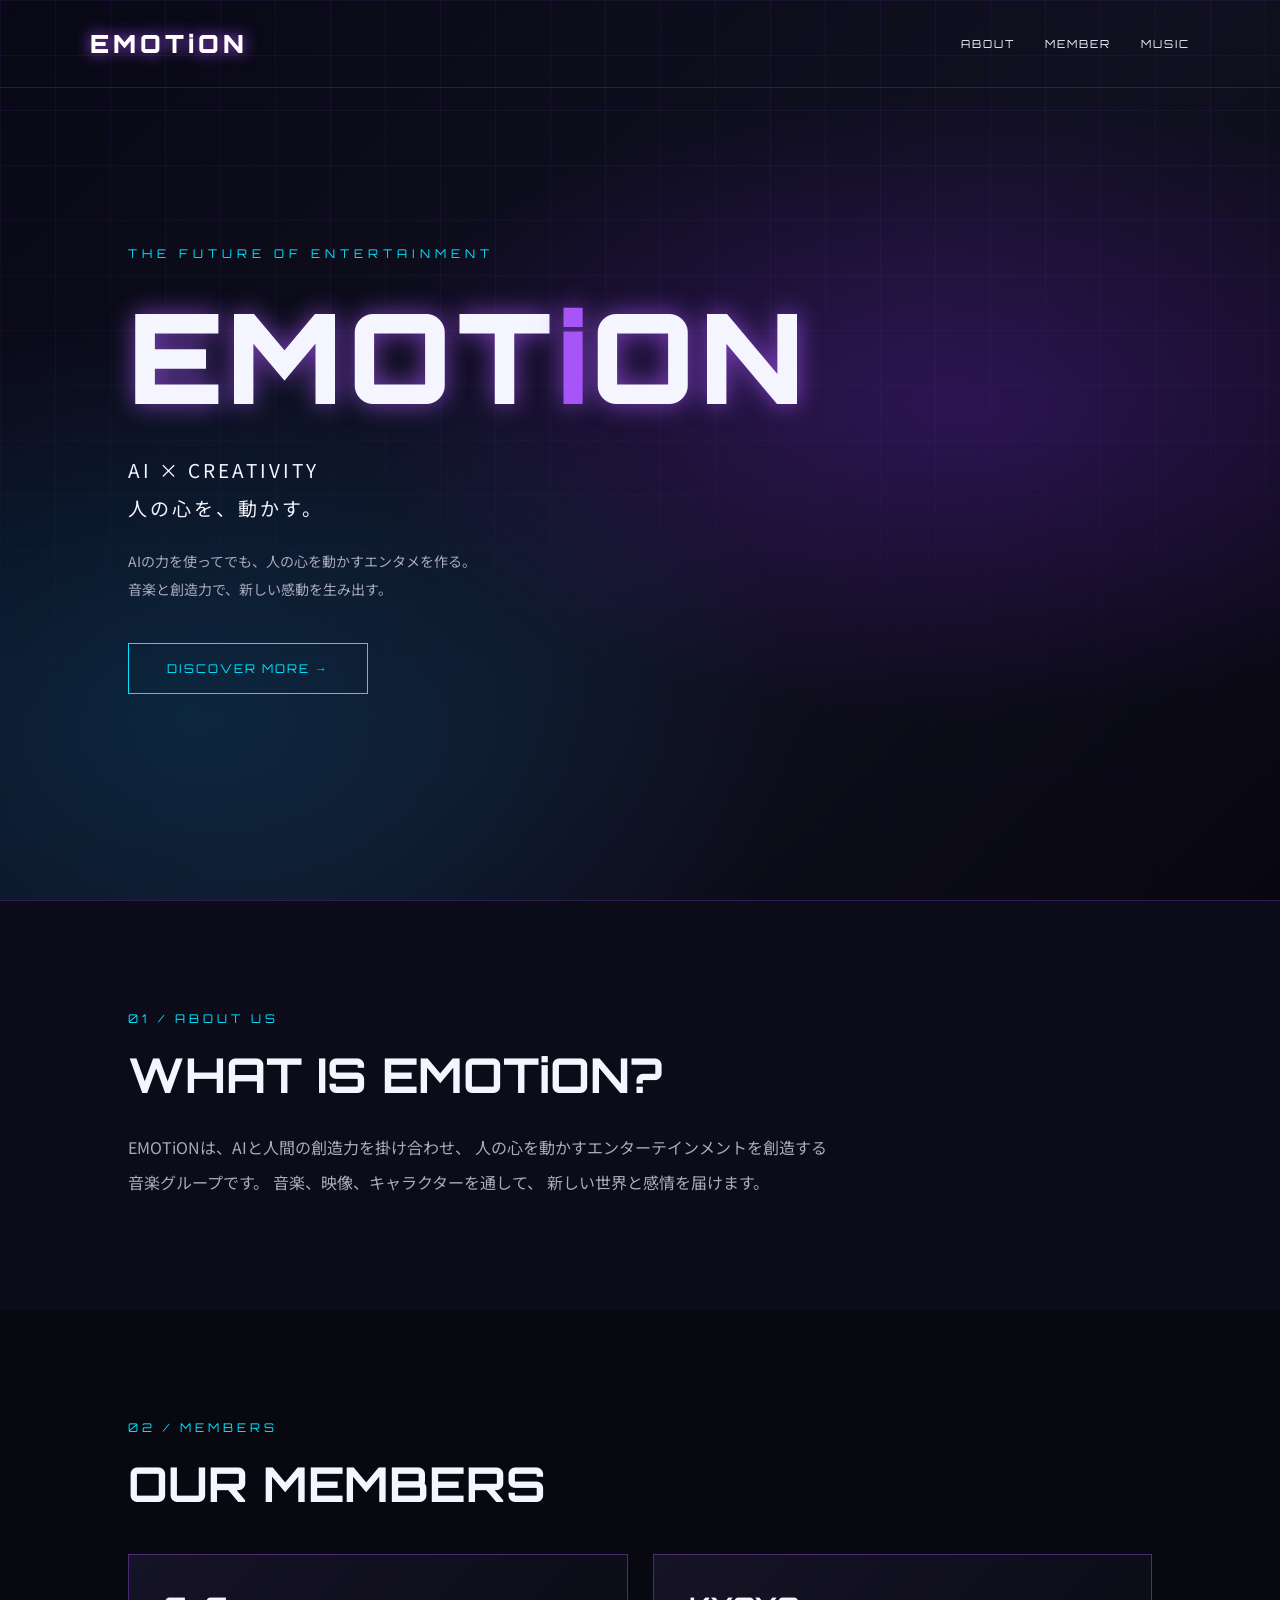
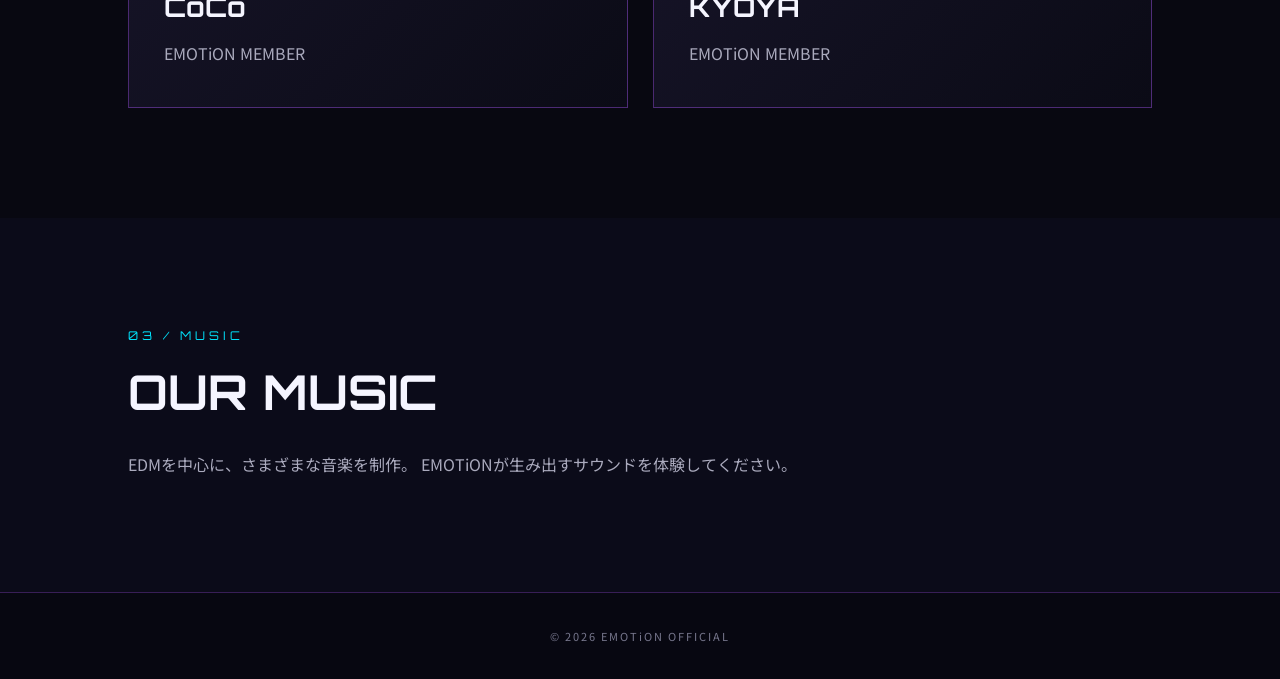
==== index.html @ 67ffc193 "テストコミット" ====
<!DOCTYPE html>
<html lang="ja">
<head>
  <meta charset="UTF-8">
  <meta name="viewport" content="width=device-width, initial-scale=1.0">
  <title>EMOTiON OFFICIAL</title>
  <meta name="description" content="AIの力を使ってでも、人の心を動かすエンタメを作る。EMOTiON OFFICIAL SITE">
  <link rel="stylesheet" href="style.css">
</head>
<body>

  <header>
    <a href="#" class="logo">EMOTiON</a>

    <nav>
      <a href="#about">ABOUT</a>
      <a href="#members">MEMBER</a>
      <a href="#music">MUSIC</a>
    </nav>
  </header>

  <main>

    <section class="hero">
      <div class="hero-content">
        <div class="eyebrow">THE FUTURE OF ENTERTAINMENT</div>

        <h1>EMOT<span>i</span>ON</h1>

        <p class="tagline">
          AI × CREATIVITY<br>
          人の心を、動かす。
        </p>

        <p class="description">
          AIの力を使ってでも、人の心を動かすエンタメを作る。<br>
          音楽と創造力で、新しい感動を生み出す。
        </p>

        <a href="#about" class="hero-button">
          DISCOVER MORE →
        </a>
      </div>
    </section>

    <section class="section about" id="about">
      <div class="section-label">01 / ABOUT US</div>
      <h2>WHAT IS EMOTiON?</h2>
      <p>
        EMOTiONは、AIと人間の創造力を掛け合わせ、
        人の心を動かすエンターテインメントを創造する音楽グループです。
        音楽、映像、キャラクターを通して、
        新しい世界と感情を届けます。
      </p>
    </section>

    <section class="section members" id="members">
      <div class="section-label">02 / MEMBERS</div>
      <h2>OUR MEMBERS</h2>

      <div class="member-grid">
        <div class="member-card">
          <h3>CoCo</h3>
          <p>EMOTiON MEMBER</p>
        </div>

        <div class="member-card">
          <h3>KYOYA</h3>
          <p>EMOTiON MEMBER</p>
        </div>
      </div>
    </section>

    <section class="section music" id="music">
      <div class="section-label">03 / MUSIC</div>
      <h2>OUR MUSIC</h2>
      <p>
        EDMを中心に、さまざまな音楽を制作。
        EMOTiONが生み出すサウンドを体験してください。
      </p>
    </section>

  </main>

  <footer>
    © 2026 EMOTiON OFFICIAL
  </footer>

</body>
</html>
---- style.css ----
@import url('https://fonts.googleapis.com/css2?family=Orbitron:wght@400;500;600;700;800;900&family=Noto+Sans+JP:wght@400;500;700;900&display=swap');

:root {
  --bg: #070711;
  --purple: #a855f7;
  --cyan: #00e5ff;
  --white: #f5f5ff;
}

* {
  margin: 0;
  padding: 0;
  box-sizing: border-box;
}

html {
  scroll-behavior: smooth;
}

body {
  background: var(--bg);
  color: var(--white);
  font-family: 'Noto Sans JP', sans-serif;
}

a {
  color: inherit;
  text-decoration: none;
}

header {
  position: absolute;
  top: 0;
  left: 0;
  width: 100%;
  padding: 28px 7%;
  display: flex;
  justify-content: space-between;
  align-items: center;
  z-index: 10;
  border-bottom: 1px solid rgba(255,255,255,.1);
}

.logo {
  font-family: 'Orbitron', sans-serif;
  font-size: 25px;
  font-weight: 900;
  letter-spacing: 4px;
  color: white;
  text-shadow: 0 0 15px var(--purple);
}

nav {
  display: flex;
  gap: 30px;
  font-family: 'Orbitron', sans-serif;
  font-size: 11px;
  letter-spacing: 2px;
}

nav a {
  transition: .3s;
}

nav a:hover {
  color: var(--cyan);
}

.hero {
  min-height: 100vh;
  display: flex;
  align-items: center;
  padding: 140px 10% 100px;
  position: relative;
  overflow: hidden;
  background:
    radial-gradient(ellipse at 75% 45%, rgba(100, 30, 180, .35), transparent 45%),
    radial-gradient(ellipse at 15% 80%, rgba(0, 180, 255, .15), transparent 40%),
    linear-gradient(135deg, #080816, #101020 55%, #080711);
}

.hero::before {
  content: "";
  position: absolute;
  inset: 0;
  background-image:
    linear-gradient(rgba(150,100,255,.08) 1px, transparent 1px),
    linear-gradient(90deg, rgba(150,100,255,.08) 1px, transparent 1px);
  background-size: 55px 55px;
  mask-image: linear-gradient(to bottom, black, transparent);
}

.hero-content {
  position: relative;
  z-index: 1;
  max-width: 850px;
}

.eyebrow {
  color: var(--cyan);
  font-family: 'Orbitron', sans-serif;
  letter-spacing: 5px;
  font-size: 12px;
  margin-bottom: 30px;
}

.hero h1 {
  font-family: 'Orbitron', sans-serif;
  font-size: clamp(55px, 11vw, 125px);
  font-weight: 900;
  letter-spacing: 5px;
  line-height: 1.05;
  text-shadow: 0 0 25px rgba(168,85,247,.7);
}

.hero h1 span {
  color: var(--purple);
}

.tagline {
  font-size: clamp(14px, 2vw, 19px);
  letter-spacing: 3px;
  margin-top: 28px;
  line-height: 2;
}

.description {
  color: #aaaabd;
  margin-top: 20px;
  line-height: 2;
  font-size: 14px;
}

.hero-button {
  display: inline-block;
  margin-top: 40px;
  padding: 17px 38px;
  border: 1px solid var(--cyan);
  color: var(--cyan);
  font-family: 'Orbitron', sans-serif;
  letter-spacing: 2px;
  font-size: 12px;
  transition: .3s;
}

.hero-button:hover {
  background: var(--cyan);
  color: #070711;
  box-shadow: 0 0 30px var(--cyan);
}

.section {
  padding: 110px 10%;
}

.section-label {
  font-family: 'Orbitron', sans-serif;
  color: var(--cyan);
  font-size: 12px;
  letter-spacing: 4px;
}

.section h2 {
  font-family: 'Orbitron', sans-serif;
  font-size: clamp(30px, 5vw, 48px);
  margin: 18px 0 25px;
}

.section p {
  color: #aaaabd;
  line-height: 2.2;
  max-width: 700px;
}

.about {
  background: #0b0b19;
  border-top: 1px solid rgba(168,85,247,.25);
}

.members {
  background: #080811;
}

.member-grid {
  display: grid;
  grid-template-columns: repeat(2, 1fr);
  gap: 25px;
  margin-top: 40px;
}

.member-card {
  border: 1px solid rgba(168,85,247,.4);
  padding: 35px;
  background: linear-gradient(135deg, #151326, #0b0b16);
  transition: .3s;
}

.member-card:hover {
  border-color: var(--cyan);
  transform: translateY(-5px);
  box-shadow: 0 0 25px rgba(0,229,255,.12);
}

.member-card h3 {
  font-family: 'Orbitron', sans-serif;
  font-size: 27px;
  margin-bottom: 12px;
}

.music {
  background: #0b0b19;
}

footer {
  padding: 35px 10%;
  text-align: center;
  border-top: 1px solid rgba(168,85,247,.3);
  color: #77778d;
  font-size: 11px;
  letter-spacing: 2px;
}

@media (max-width: 700px) {
  header {
    padding: 22px 5%;
    flex-direction: column;
    gap: 18px;
  }

  nav {
    gap: 15px;
    font-size: 9px;
  }

  .hero {
    padding-left: 7%;
    padding-right: 7%;
  }

  .member-grid {
    grid-template-columns: 1fr;
  }

  .section {
    padding: 80px 7%;
  }
}
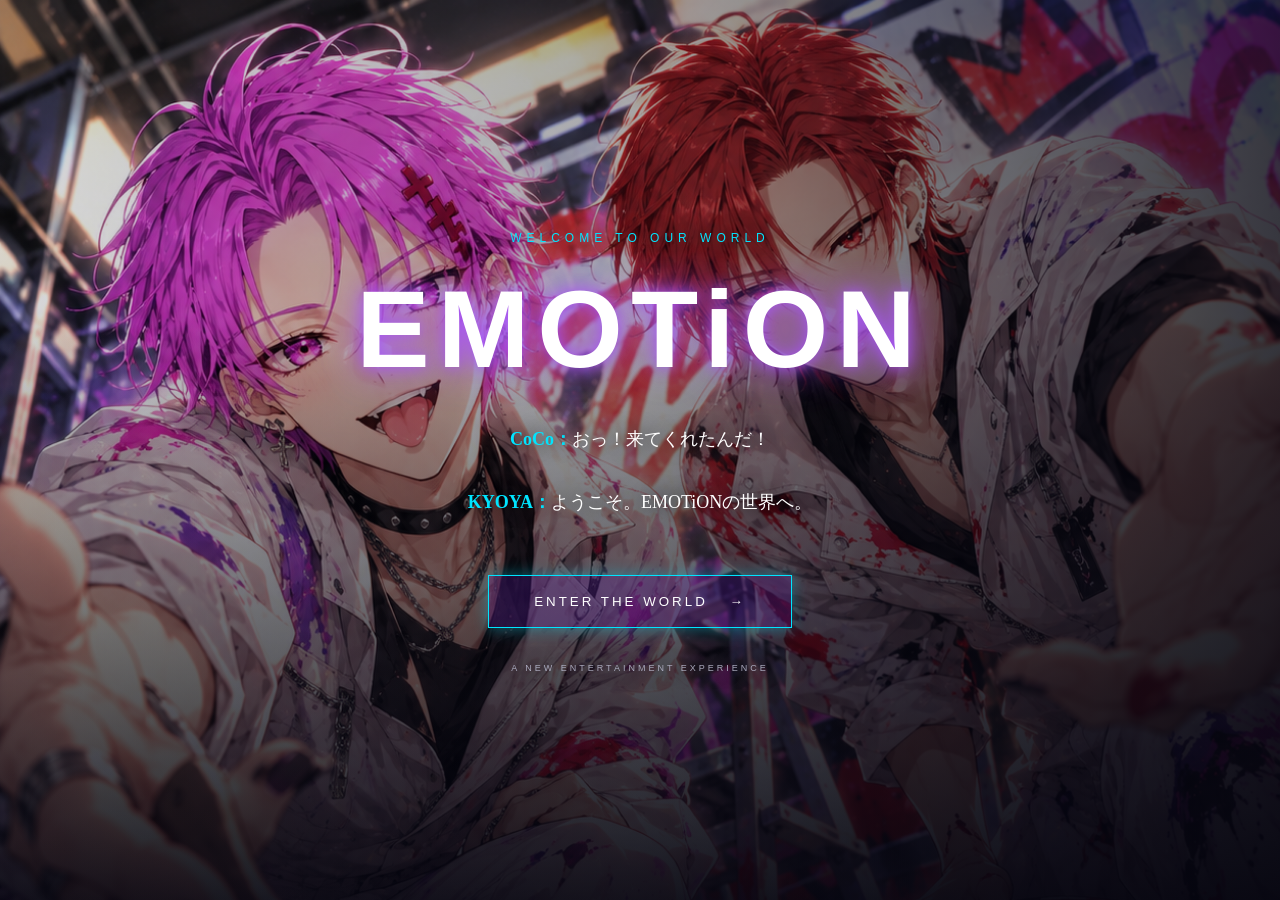
==== commit ba0ef693: "ウェルカム画面完成" ====
--- a/index.html
+++ b/index.html
@@ -9,6 +9,37 @@
   <link rel="stylesheet" href="style.css">
 </head>
 <body>
+
+<div class="welcome-screen" id="welcomeScreen">
+
+  <img
+    src="images/welcome.png"
+    alt="EMOTiON CoCo and KYOYA"
+    class="welcome-image"
+  >
+
+  <div class="welcome-overlay"></div>
+
+  <div class="welcome-content">
+
+    <p class="welcome-label">WELCOME TO OUR WORLD</p>
+
+    <h1>EMOTiON</h1>
+
+    <div class="welcome-dialogue">
+      <p><span>CoCo：</span>おっ！来てくれたんだ！</p>
+      <p><span>KYOYA：</span>ようこそ。EMOTiONの世界へ。</p>
+    </div>
+
+    <button id="enterButton" class="enter-button">
+      ENTER THE WORLD
+      <span>→</span>
+    </button>
+
+    <p class="welcome-footer">A NEW ENTERTAINMENT EXPERIENCE</p>
+
+  </div>
+</div>
 
   <header>
     <a href="#" class="logo">EMOTiON</a>
@@ -87,5 +118,14 @@
     © 2026 EMOTiON OFFICIAL
   </footer>
 
+<script>
+  const enterButton = document.getElementById("enterButton");
+  const welcomeScreen = document.getElementById("welcomeScreen");
+
+  enterButton.addEventListener("click", () => {
+    welcomeScreen.classList.add("hide");
+  });
+</script>
+
 </body>
 </html>
--- a/style.css
+++ b/style.css
@@ -1,248 +1,172 @@
 
-@import url('https://fonts.googleapis.com/css2?family=Orbitron:wght@400;500;600;700;800;900&family=Noto+Sans+JP:wght@400;500;700;900&display=swap');
+/* WELCOME SCREEN */
 
-:root {
-  --bg: #070711;
-  --purple: #a855f7;
-  --cyan: #00e5ff;
-  --white: #f5f5ff;
+.welcome-screen {
+  position: fixed;
+  inset: 0;
+  z-index: 1000;
+  display: flex;
+  align-items: center;
+  justify-content: center;
+  overflow: hidden;
+  background: #05050c;
+  animation: welcomeFade 1s ease;
 }
 
-* {
-  margin: 0;
-  padding: 0;
-  box-sizing: border-box;
+.welcome-image {
+  position: absolute;
+  width: 100%;
+  height: 100%;
+  object-fit: cover;
+  object-position: center top;
+  animation: none;
 }
 
-html {
-  scroll-behavior: smooth;
+
+.welcome-overlay {
+  position: absolute;
+  inset: 0;
+  background:
+    linear-gradient(
+      90deg,
+      rgba(5,5,15,.15),
+      rgba(5,5,15,.35),
+      rgba(5,5,15,.8)
+    ),
+    linear-gradient(
+      0deg,
+      rgba(5,5,15,.9),
+      transparent 65%
+    );
 }
 
-body {
-  background: var(--bg);
-  color: var(--white);
-  font-family: 'Noto Sans JP', sans-serif;
+.welcome-content {
+  position: relative;
+  z-index: 2;
+  width: 100%;
+  padding: 40px;
+  text-align: center;
+  text-shadow: 0 0 20px #000;
+  animation: contentAppear 1.5s ease both;
 }
 
-a {
-  color: inherit;
-  text-decoration: none;
+.welcome-label {
+  font-family: 'Orbitron', sans-serif;
+  color: #00e5ff;
+  letter-spacing: 5px;
+  font-size: 12px;
 }
 
-header {
-  position: absolute;
-  top: 0;
-  left: 0;
-  width: 100%;
-  padding: 28px 7%;
-  display: flex;
-  justify-content: space-between;
-  align-items: center;
-  z-index: 10;
-  border-bottom: 1px solid rgba(255,255,255,.1);
+.welcome-content h1 {
+  font-family: 'Orbitron', sans-serif;
+  font-size: clamp(55px, 10vw, 110px);
+  letter-spacing: 8px;
+  margin: 20px 0;
+  color: white;
+  text-shadow:
+    0 0 15px #a855f7,
+    0 0 40px #a855f7;
 }
 
-.logo {
-  font-family: 'Orbitron', sans-serif;
-  font-size: 25px;
-  font-weight: 900;
-  letter-spacing: 4px;
+.welcome-dialogue {
+  margin: 25px auto;
   color: white;
-  text-shadow: 0 0 15px var(--purple);
+  line-height: 2.5;
+  font-size: clamp(13px, 2vw, 18px);
 }
 
-nav {
-  display: flex;
-  gap: 30px;
-  font-family: 'Orbitron', sans-serif;
-  font-size: 11px;
-  letter-spacing: 2px;
+.welcome-dialogue span {
+  color: #00e5ff;
+  font-weight: bold;
 }
 
-nav a {
+.enter-button {
+  margin-top: 25px;
+  padding: 18px 45px;
+  color: white;
+  background: rgba(100,30,180,.25);
+  border: 1px solid #00e5ff;
+  font-family: 'Orbitron', sans-serif;
+  letter-spacing: 3px;
+  cursor: pointer;
   transition: .3s;
+  box-shadow: 0 0 15px rgba(0,229,255,.4);
 }
 
-nav a:hover {
-  color: var(--cyan);
+.enter-button:hover {
+  background: #00e5ff;
+  color: #070711;
+  box-shadow: 0 0 35px #00e5ff;
 }
 
-.hero {
-  min-height: 100vh;
-  display: flex;
-  align-items: center;
-  padding: 140px 10% 100px;
-  position: relative;
-  overflow: hidden;
-  background:
-    radial-gradient(ellipse at 75% 45%, rgba(100, 30, 180, .35), transparent 45%),
-    radial-gradient(ellipse at 15% 80%, rgba(0, 180, 255, .15), transparent 40%),
-    linear-gradient(135deg, #080816, #101020 55%, #080711);
+.enter-button span {
+  margin-left: 15px;
 }
 
-.hero::before {
-  content: "";
-  position: absolute;
-  inset: 0;
-  background-image:
-    linear-gradient(rgba(150,100,255,.08) 1px, transparent 1px),
-    linear-gradient(90deg, rgba(150,100,255,.08) 1px, transparent 1px);
-  background-size: 55px 55px;
-  mask-image: linear-gradient(to bottom, black, transparent);
+.welcome-footer {
+  margin-top: 35px;
+  font-family: 'Orbitron', sans-serif;
+  color: #aaaabd;
+  font-size: 9px;
+  letter-spacing: 3px;
 }
 
-.hero-content {
-  position: relative;
-  z-index: 1;
-  max-width: 850px;
+.welcome-screen.hide {
+  animation: screenExit .8s forwards;
+  pointer-events: none;
 }
 
-.eyebrow {
-  color: var(--cyan);
-  font-family: 'Orbitron', sans-serif;
-  letter-spacing: 5px;
-  font-size: 12px;
-  margin-bottom: 30px;
+@keyframes imageZoom {
+  from { transform: scale(1); }
+  to { transform: scale(1.12); }
 }
 
-.hero h1 {
-  font-family: 'Orbitron', sans-serif;
-  font-size: clamp(55px, 11vw, 125px);
-  font-weight: 900;
-  letter-spacing: 5px;
-  line-height: 1.05;
-  text-shadow: 0 0 25px rgba(168,85,247,.7);
+@keyframes contentAppear {
+  from {
+    opacity: 0;
+    transform: translateY(25px);
+  }
+  to {
+    opacity: 1;
+    transform: translateY(0);
+  }
 }
 
-.hero h1 span {
-  color: var(--purple);
+@keyframes welcomeFade {
+  from { opacity: 0; }
+  to { opacity: 1; }
 }
 
-.tagline {
-  font-size: clamp(14px, 2vw, 19px);
-  letter-spacing: 3px;
-  margin-top: 28px;
-  line-height: 2;
-}
-
-.description {
-  color: #aaaabd;
-  margin-top: 20px;
-  line-height: 2;
-  font-size: 14px;
-}
-
-.hero-button {
-  display: inline-block;
-  margin-top: 40px;
-  padding: 17px 38px;
-  border: 1px solid var(--cyan);
-  color: var(--cyan);
-  font-family: 'Orbitron', sans-serif;
-  letter-spacing: 2px;
-  font-size: 12px;
-  transition: .3s;
-}
-
-.hero-button:hover {
-  background: var(--cyan);
-  color: #070711;
-  box-shadow: 0 0 30px var(--cyan);
-}
-
-.section {
-  padding: 110px 10%;
-}
-
-.section-label {
-  font-family: 'Orbitron', sans-serif;
-  color: var(--cyan);
-  font-size: 12px;
-  letter-spacing: 4px;
-}
-
-.section h2 {
-  font-family: 'Orbitron', sans-serif;
-  font-size: clamp(30px, 5vw, 48px);
-  margin: 18px 0 25px;
-}
-
-.section p {
-  color: #aaaabd;
-  line-height: 2.2;
-  max-width: 700px;
-}
-
-.about {
-  background: #0b0b19;
-  border-top: 1px solid rgba(168,85,247,.25);
-}
-
-.members {
-  background: #080811;
-}
-
-.member-grid {
-  display: grid;
-  grid-template-columns: repeat(2, 1fr);
-  gap: 25px;
-  margin-top: 40px;
-}
-
-.member-card {
-  border: 1px solid rgba(168,85,247,.4);
-  padding: 35px;
-  background: linear-gradient(135deg, #151326, #0b0b16);
-  transition: .3s;
-}
-
-.member-card:hover {
-  border-color: var(--cyan);
-  transform: translateY(-5px);
-  box-shadow: 0 0 25px rgba(0,229,255,.12);
-}
-
-.member-card h3 {
-  font-family: 'Orbitron', sans-serif;
-  font-size: 27px;
-  margin-bottom: 12px;
-}
-
-.music {
-  background: #0b0b19;
-}
-
-footer {
-  padding: 35px 10%;
-  text-align: center;
-  border-top: 1px solid rgba(168,85,247,.3);
-  color: #77778d;
-  font-size: 11px;
-  letter-spacing: 2px;
+@keyframes screenExit {
+  to {
+    opacity: 0;
+    visibility: hidden;
+  }
 }
 
 @media (max-width: 700px) {
-  header {
-    padding: 22px 5%;
-    flex-direction: column;
-    gap: 18px;
+ .welcome-image {
+  position: absolute;
+  width: 100%;
+  height: 100%;
+  object-fit: contain;
+  object-position: center center;
+  animation: imageZoom 12s ease-out forwards;
+}
+
+  .welcome-content {
+    padding: 20px;
   }
 
-  nav {
-    gap: 15px;
-    font-size: 9px;
-  }
-
-  .hero {
-    padding-left: 7%;
-    padding-right: 7%;
-  }
-
-  .member-grid {
-    grid-template-columns: 1fr;
-  }
-
-  .section {
-    padding: 80px 7%;
+  .welcome-dialogue {
+    text-shadow: 0 2px 8px #000;
   }
 }
+
+@media (prefers-reduced-motion: reduce) {
+  .welcome-image,
+  .welcome-content,
+  .welcome-screen {
+    animation: none;
+  }
+}
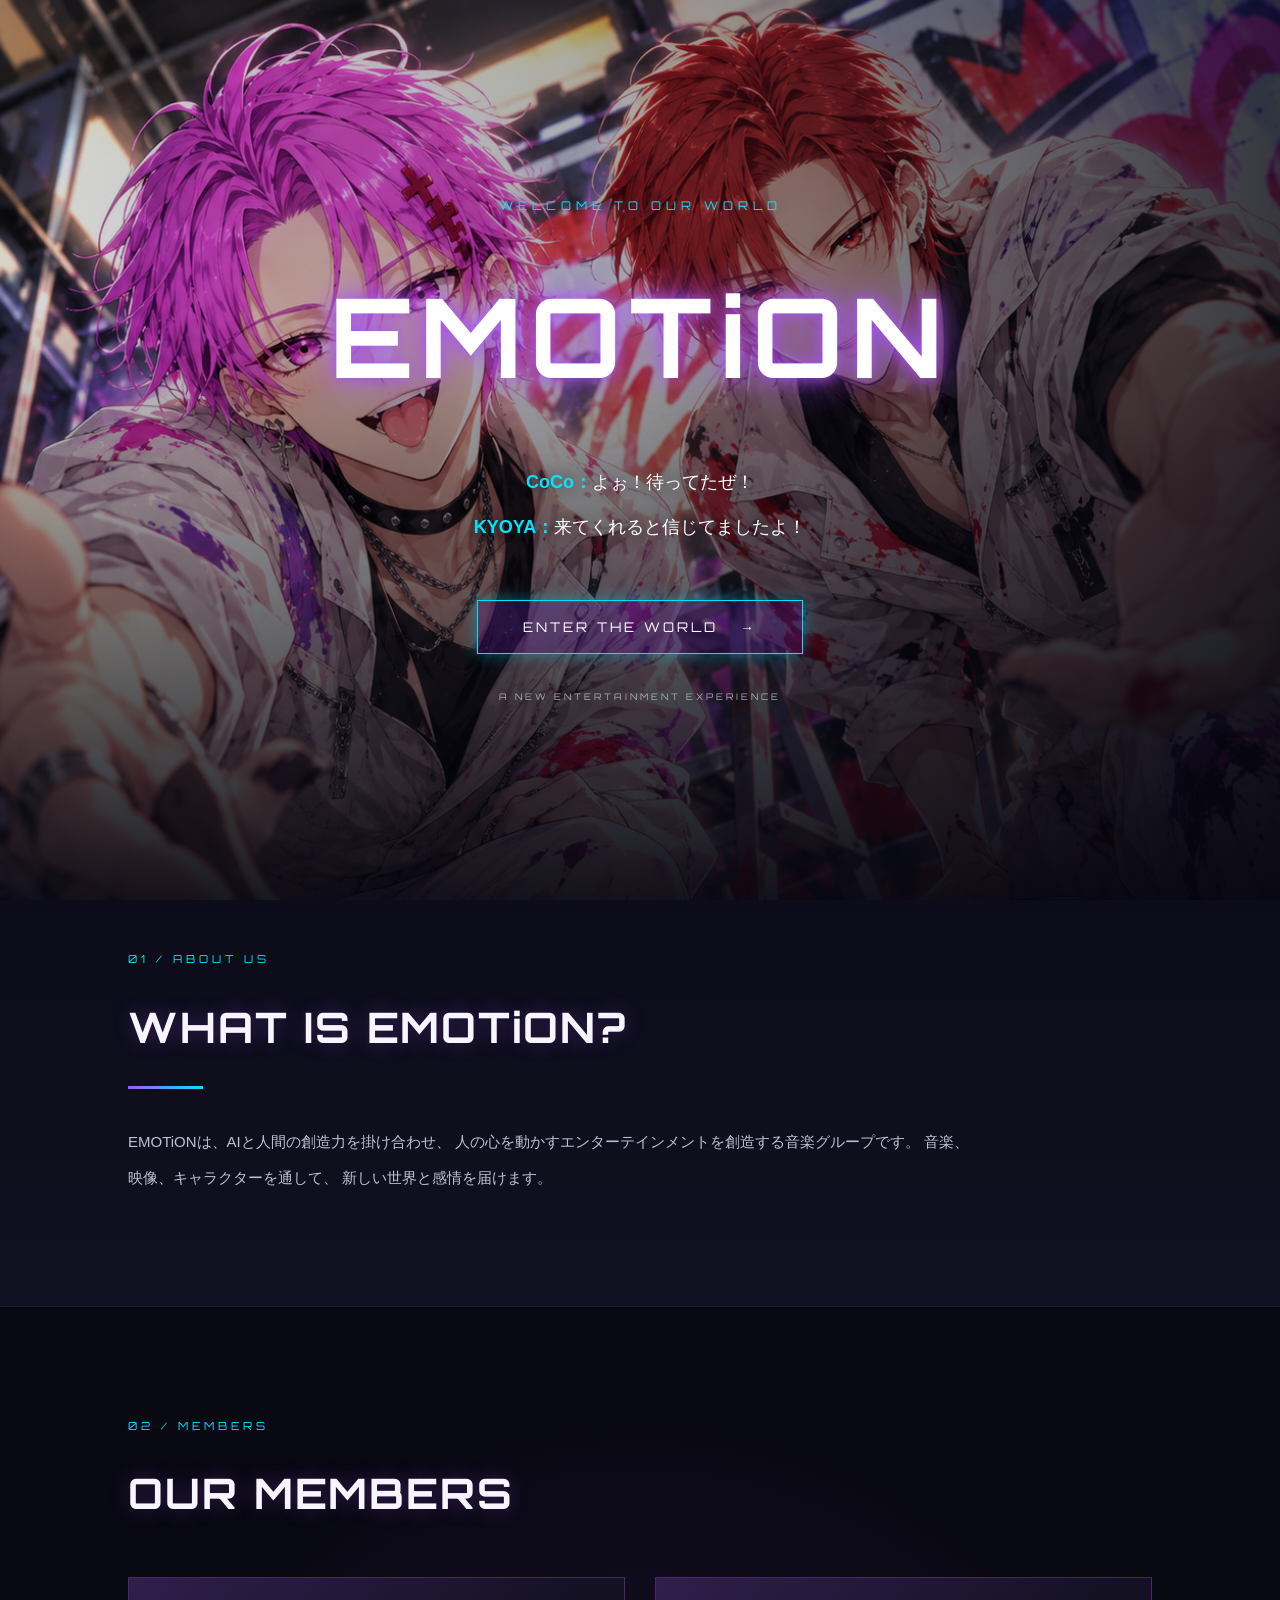
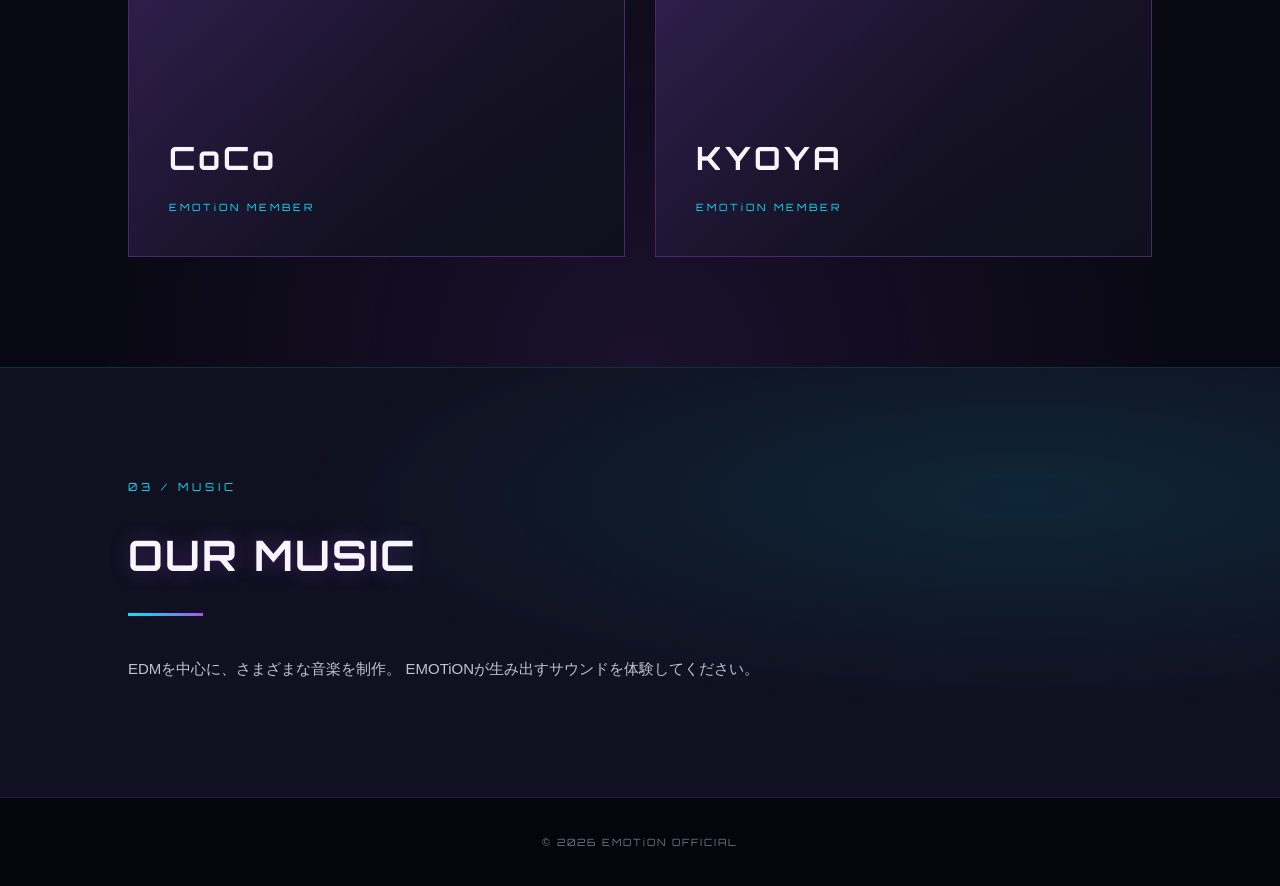
==== commit 9ee5135e: "側だけ作成" ====
--- a/index.html
+++ b/index.html
@@ -6,6 +6,7 @@
   <meta name="viewport" content="width=device-width, initial-scale=1.0">
   <title>EMOTiON OFFICIAL</title>
   <meta name="description" content="AIの力を使ってでも、人の心を動かすエンタメを作る。EMOTiON OFFICIAL SITE">
+  <link rel="icon" type="image/png" href="images/favicon.png">
   <link rel="stylesheet" href="style.css">
 </head>
 <body>
@@ -27,8 +28,8 @@
     <h1>EMOTiON</h1>
 
     <div class="welcome-dialogue">
-      <p><span>CoCo：</span>おっ！来てくれたんだ！</p>
-      <p><span>KYOYA：</span>ようこそ。EMOTiONの世界へ。</p>
+      <p><span>CoCo：</span>よぉ！待ってたぜ！</p>
+      <p><span>KYOYA：</span>来てくれると信じてましたよ！</p>
     </div>
 
     <button id="enterButton" class="enter-button">
@@ -41,15 +42,21 @@
   </div>
 </div>
 
-  <header>
-    <a href="#" class="logo">EMOTiON</a>
+ 
+<header>
+  <a href="index.html" class="logo">EMOTiON</a>
 
-    <nav>
-      <a href="#about">ABOUT</a>
-      <a href="#members">MEMBER</a>
-      <a href="#music">MUSIC</a>
-    </nav>
-  </header>
+  <nav>
+    <a href="index.html">HOME</a>
+    <a href="about.html">ABOUT</a>
+    <a href="members.html">MEMBERS</a>
+    <a href="music.html">MUSIC</a>
+    <a href="contents.html">CONTENTS</a>
+    <a href="shop.html">SHOP</a>
+    <a href="contact.html">CONTACT</a>
+  </nav>
+</header>
+
 
   <main>
 
@@ -60,7 +67,7 @@
         <h1>EMOT<span>i</span>ON</h1>
 
         <p class="tagline">
-          AI × CREATIVITY<br>
+          AI × 人間の想い<br>
           人の心を、動かす。
         </p>
 
--- a/style.css
+++ b/style.css
@@ -1,5 +1,47 @@
 
-/* WELCOME SCREEN */
+/* =================================
+   EMOTiON OFFICIAL WEBSITE
+   CYBERPUNK / FUTURISTIC DESIGN
+================================= */
+
+@import url('https://fonts.googleapis.com/css2?family=Orbitron:wght@400;500;600;700;800&display=swap');
+
+:root {
+  --bg: #070711;
+  --bg-light: #101020;
+  --purple: #a855f7;
+  --cyan: #00e5ff;
+  --white: #f7f5ff;
+  --muted: #a7a5bc;
+}
+
+* {
+  margin: 0;
+  padding: 0;
+  box-sizing: border-box;
+}
+
+html {
+  scroll-behavior: smooth;
+}
+
+body {
+  background: var(--bg);
+  color: var(--white);
+  font-family: "Noto Sans JP", "Hiragino Kaku Gothic ProN", sans-serif;
+  line-height: 1.8;
+  overflow-x: hidden;
+}
+
+a {
+  color: inherit;
+  text-decoration: none;
+}
+
+/* =================================
+   WELCOME SCREEN
+   現在のデザインを維持
+================================= */
 
 .welcome-screen {
   position: fixed;
@@ -19,9 +61,7 @@
   height: 100%;
   object-fit: cover;
   object-position: center top;
-  animation: none;
-}
-
+}
 
 .welcome-overlay {
   position: absolute;
@@ -52,7 +92,7 @@
 
 .welcome-label {
   font-family: 'Orbitron', sans-serif;
-  color: #00e5ff;
+  color: var(--cyan);
   letter-spacing: 5px;
   font-size: 12px;
 }
@@ -63,9 +103,7 @@
   letter-spacing: 8px;
   margin: 20px 0;
   color: white;
-  text-shadow:
-    0 0 15px #a855f7,
-    0 0 40px #a855f7;
+  text-shadow: 0 0 15px var(--purple), 0 0 40px var(--purple);
 }
 
 .welcome-dialogue {
@@ -76,7 +114,7 @@
 }
 
 .welcome-dialogue span {
-  color: #00e5ff;
+  color: var(--cyan);
   font-weight: bold;
 }
 
@@ -85,7 +123,7 @@
   padding: 18px 45px;
   color: white;
   background: rgba(100,30,180,.25);
-  border: 1px solid #00e5ff;
+  border: 1px solid var(--cyan);
   font-family: 'Orbitron', sans-serif;
   letter-spacing: 3px;
   cursor: pointer;
@@ -94,9 +132,9 @@
 }
 
 .enter-button:hover {
-  background: #00e5ff;
+  background: var(--cyan);
   color: #070711;
-  box-shadow: 0 0 35px #00e5ff;
+  box-shadow: 0 0 35px var(--cyan);
 }
 
 .enter-button span {
@@ -116,10 +154,291 @@
   pointer-events: none;
 }
 
-@keyframes imageZoom {
-  from { transform: scale(1); }
-  to { transform: scale(1.12); }
-}
+/* =================================
+   HEADER
+================================= */
+
+header {
+  position: sticky;
+  top: 0;
+  z-index: 100;
+  min-height: 78px;
+  padding: 0 7%;
+  display: flex;
+  align-items: center;
+  justify-content: space-between;
+  background: rgba(7, 7, 17, .88);
+  border-bottom: 1px solid rgba(168, 85, 247, .25);
+  backdrop-filter: blur(15px);
+}
+
+.logo {
+  font-family: 'Orbitron', sans-serif;
+  font-size: 25px;
+  font-weight: 800;
+  letter-spacing: 3px;
+  color: white;
+  text-shadow: 0 0 15px var(--purple);
+}
+
+nav {
+  display: flex;
+  align-items: center;
+  gap: 35px;
+}
+
+nav a {
+  font-family: 'Orbitron', sans-serif;
+  font-size: 11px;
+  letter-spacing: 2px;
+  color: #c9c5dc;
+  transition: .3s;
+}
+
+nav a:hover {
+  color: var(--cyan);
+  text-shadow: 0 0 12px var(--cyan);
+}
+
+/* =================================
+   MAIN HERO
+================================= */
+
+.hero {
+  min-height: 680px;
+  padding: 120px 8%;
+  display: flex;
+  align-items: center;
+  position: relative;
+  overflow: hidden;
+  background:
+    radial-gradient(ellipse at 80% 40%, rgba(168,85,247,.2), transparent 45%),
+    radial-gradient(ellipse at 15% 80%, rgba(0,229,255,.12), transparent 40%),
+    linear-gradient(135deg, #090916, #111020 55%, #080812);
+}
+
+.hero::before {
+  content: "";
+  position: absolute;
+  inset: 0;
+  background-image:
+    linear-gradient(rgba(255,255,255,.025) 1px, transparent 1px),
+    linear-gradient(90deg, rgba(255,255,255,.025) 1px, transparent 1px);
+  background-size: 50px 50px;
+  mask-image: linear-gradient(to bottom, black, transparent);
+  pointer-events: none;
+}
+
+.hero-content {
+  position: relative;
+  z-index: 2;
+  max-width: 850px;
+}
+
+.eyebrow {
+  font-family: 'Orbitron', sans-serif;
+  font-size: 12px;
+  letter-spacing: 5px;
+  color: var(--cyan);
+  margin-bottom: 25px;
+}
+
+.hero h1 {
+  font-family: 'Orbitron', sans-serif;
+  font-size: clamp(65px, 12vw, 130px);
+  line-height: 1.2;
+  letter-spacing: 5px;
+  font-weight: 800;
+  text-shadow:
+    0 0 20px rgba(168,85,247,.8),
+    0 0 60px rgba(168,85,247,.3);
+}
+
+.hero h1 span {
+  color: var(--cyan);
+}
+
+.tagline {
+  margin-top: 25px;
+  font-size: clamp(22px, 3vw, 32px);
+  font-weight: 700;
+  line-height: 1.8;
+}
+
+.description {
+  margin-top: 25px;
+  color: var(--muted);
+  font-size: 14px;
+  line-height: 2.2;
+}
+
+.hero-button {
+  display: inline-block;
+  margin-top: 40px;
+  padding: 15px 35px;
+  border: 1px solid var(--cyan);
+  color: var(--cyan);
+  font-family: 'Orbitron', sans-serif;
+  font-size: 11px;
+  letter-spacing: 2px;
+  transition: .3s;
+}
+
+.hero-button:hover {
+  background: var(--cyan);
+  color: var(--bg);
+  box-shadow: 0 0 25px rgba(0,229,255,.5);
+}
+
+/* =================================
+   COMMON SECTIONS
+================================= */
+
+.section {
+  position: relative;
+  padding: 110px 10%;
+}
+
+.section-label {
+  font-family: 'Orbitron', sans-serif;
+  color: var(--cyan);
+  font-size: 11px;
+  letter-spacing: 4px;
+  margin-bottom: 20px;
+}
+
+.section h2 {
+  font-family: 'Orbitron', sans-serif;
+  font-size: clamp(27px, 4vw, 42px);
+  letter-spacing: 2px;
+  margin-bottom: 35px;
+  text-shadow: 0 0 20px rgba(168,85,247,.3);
+}
+
+.section > p {
+  max-width: 850px;
+  color: #c3c0d2;
+  font-size: 15px;
+  line-height: 2.4;
+}
+
+/* =================================
+   ABOUT
+================================= */
+
+.about {
+  background: linear-gradient(180deg, #0b0b19, #101020);
+  border-top: 1px solid rgba(168,85,247,.15);
+  border-bottom: 1px solid rgba(168,85,247,.15);
+}
+
+.about h2::after {
+  content: "";
+  display: block;
+  width: 75px;
+  height: 3px;
+  margin-top: 20px;
+  background: linear-gradient(90deg, var(--purple), var(--cyan));
+}
+
+/* =================================
+   MEMBERS
+================================= */
+
+.members {
+  background:
+    radial-gradient(ellipse at 50% 100%, rgba(168,85,247,.12), transparent 60%),
+    #080812;
+}
+
+.member-grid {
+  display: grid;
+  grid-template-columns: repeat(2, minmax(0, 1fr));
+  gap: 30px;
+  margin-top: 45px;
+}
+
+.member-card {
+  min-height: 280px;
+  padding: 40px;
+  display: flex;
+  flex-direction: column;
+  justify-content: flex-end;
+  position: relative;
+  overflow: hidden;
+  background: linear-gradient(145deg, #19132b, #10101d);
+  border: 1px solid rgba(168,85,247,.35);
+  transition: .4s;
+}
+
+.member-card::before {
+  content: "";
+  position: absolute;
+  inset: 0;
+  background: linear-gradient(135deg, rgba(168,85,247,.16), transparent 60%);
+  pointer-events: none;
+}
+
+.member-card:hover {
+  transform: translateY(-8px);
+  border-color: var(--cyan);
+  box-shadow: 0 15px 40px rgba(0,229,255,.12);
+}
+
+.member-card h3 {
+  position: relative;
+  font-family: 'Orbitron', sans-serif;
+  font-size: 32px;
+  letter-spacing: 3px;
+}
+
+.member-card p {
+  position: relative;
+  color: var(--cyan);
+  font-family: 'Orbitron', sans-serif;
+  font-size: 10px;
+  letter-spacing: 3px;
+  margin-top: 10px;
+}
+
+/* =================================
+   MUSIC
+================================= */
+
+.music {
+  background:
+    radial-gradient(ellipse at 80% 30%, rgba(0,229,255,.1), transparent 50%),
+    #101020;
+  border-top: 1px solid rgba(0,229,255,.15);
+}
+
+.music h2::after {
+  content: "";
+  display: block;
+  width: 75px;
+  height: 3px;
+  margin-top: 20px;
+  background: linear-gradient(90deg, var(--cyan), var(--purple));
+}
+
+/* =================================
+   FOOTER
+================================= */
+
+footer {
+  padding: 35px 20px;
+  text-align: center;
+  background: #05050c;
+  border-top: 1px solid rgba(168,85,247,.2);
+  color: #77758c;
+  font-family: 'Orbitron', sans-serif;
+  font-size: 10px;
+  letter-spacing: 2px;
+}
+
+/* =================================
+   ANIMATIONS
+================================= */
 
 @keyframes contentAppear {
   from {
@@ -144,15 +463,56 @@
   }
 }
 
+/* =================================
+   MOBILE
+================================= */
+
 @media (max-width: 700px) {
- .welcome-image {
-  position: absolute;
-  width: 100%;
-  height: 100%;
-  object-fit: contain;
-  object-position: center center;
-  animation: imageZoom 12s ease-out forwards;
-}
+
+  header {
+    min-height: 65px;
+    padding: 0 5%;
+  }
+
+  .logo {
+    font-size: 19px;
+  }
+
+  nav {
+    gap: 13px;
+  }
+
+  nav a {
+    font-size: 9px;
+    letter-spacing: 0;
+  }
+
+  .hero {
+    min-height: 600px;
+    padding: 90px 7%;
+  }
+
+  .description {
+    font-size: 12px;
+  }
+
+  .section {
+    padding: 80px 7%;
+  }
+
+  .member-grid {
+    grid-template-columns: 1fr;
+  }
+
+  .member-card {
+    min-height: 220px;
+    padding: 30px;
+  }
+
+  .welcome-image {
+    object-fit: contain;
+    object-position: center center;
+  }
 
   .welcome-content {
     padding: 20px;
@@ -164,9 +524,359 @@
 }
 
 @media (prefers-reduced-motion: reduce) {
-  .welcome-image,
-  .welcome-content,
-  .welcome-screen {
-    animation: none;
-  }
-}
+  *,
+  *::before,
+  *::after {
+    scroll-behavior: auto !important;
+    animation: none !important;
+    transition: none !important;
+  }
+}
+
+/* =================================
+   MUSIC PAGE
+================================= */
+
+.music-feature-card {
+  display: grid;
+  grid-template-columns: 1fr 1fr;
+  margin-top: 40px;
+  background: #111020;
+  border: 1px solid rgba(168,85,247,.35);
+}
+
+.music-art-placeholder {
+  min-height: 300px;
+  display: flex;
+  align-items: center;
+  justify-content: center;
+  background:
+    radial-gradient(circle, rgba(168,85,247,.4), transparent 60%),
+    linear-gradient(135deg, #21133c, #080812);
+  color: var(--cyan);
+  font-family: 'Orbitron', sans-serif;
+  font-size: 12px;
+  letter-spacing: 3px;
+  text-align: center;
+  padding: 20px;
+}
+
+.music-info {
+  padding: 40px;
+  display: flex;
+  flex-direction: column;
+  justify-content: center;
+}
+
+.music-info h3 {
+  font-family: 'Orbitron', sans-serif;
+  font-size: 25px;
+  margin-bottom: 15px;
+}
+
+.music-info > p:not(.section-label) {
+  color: var(--muted);
+  font-size: 13px;
+}
+
+.coming-soon {
+  display: inline-block;
+  margin-top: 20px;
+  color: var(--cyan);
+  font-family: 'Orbitron', sans-serif;
+  font-size: 10px;
+  letter-spacing: 3px;
+}
+
+.video-placeholder {
+  min-height: 180px;
+  margin-bottom: 25px;
+  display: flex;
+  align-items: center;
+  justify-content: center;
+  background: linear-gradient(135deg, #21133c, #080812);
+  border: 1px dashed rgba(0,229,255,.4);
+  color: var(--cyan);
+  font-family: 'Orbitron', sans-serif;
+  letter-spacing: 3px;
+}
+
+.discography-list {
+  margin-top: 35px;
+}
+
+.discography-item {
+  display: flex;
+  align-items: center;
+  gap: 25px;
+  padding: 25px 10px;
+  border-bottom: 1px solid rgba(168,85,247,.25);
+}
+
+.discography-item > span {
+  color: var(--cyan);
+  font-family: 'Orbitron', sans-serif;
+}
+
+.discography-item h3 {
+  font-family: 'Orbitron', sans-serif;
+  font-size: 15px;
+}
+
+.discography-item p {
+  color: var(--muted);
+  font-size: 10px;
+  letter-spacing: 2px;
+}
+
+.discography-item > span:last-child {
+  margin-left: auto;
+}
+
+.streaming-links {
+  display: flex;
+  flex-wrap: wrap;
+  gap: 15px;
+  margin-top: 30px;
+}
+
+.streaming-button {
+  display: inline-block;
+  padding: 15px 30px;
+  border: 1px solid var(--cyan);
+  color: var(--cyan);
+  font-family: 'Orbitron', sans-serif;
+  font-size: 12px;
+  transition: .3s;
+}
+
+.streaming-button:hover {
+  background: var(--cyan);
+  color: var(--bg);
+}
+
+@media (max-width: 700px) {
+  .music-feature-card {
+    grid-template-columns: 1fr;
+  }
+
+  .music-art-placeholder {
+    min-height: 220px;
+  }
+
+  .music-info {
+    padding: 25px;
+  }
+}
+
+/* CONTENTS PAGE */
+
+.content-grid {
+  display: grid;
+  grid-template-columns: repeat(auto-fit, minmax(240px, 1fr));
+  gap: 25px;
+  margin-top: 40px;
+}
+
+.content-card {
+  padding: 20px;
+  background: rgba(255, 255, 255, 0.03);
+  border: 1px solid rgba(255, 255, 255, 0.1);
+  border-radius: 12px;
+  transition: 0.3s;
+}
+
+.content-card:hover {
+  transform: translateY(-5px);
+  border-color: var(--cyan);
+  box-shadow: 0 0 20px rgba(0, 229, 255, 0.12);
+}
+
+.content-placeholder {
+  height: 160px;
+  display: flex;
+  align-items: center;
+  justify-content: center;
+  background: linear-gradient(135deg, #17102c, #071b2b);
+  border: 1px solid rgba(0, 229, 255, 0.2);
+  color: var(--cyan);
+  font-family: 'Orbitron', sans-serif;
+  letter-spacing: 3px;
+  margin-bottom: 20px;
+}
+
+.content-card h3 {
+  color: var(--white);
+  margin-bottom: 12px;
+}
+
+.content-card p {
+  color: var(--muted);
+  line-height: 1.8;
+  margin-bottom: 20px;
+}
+
+/* SHOP PAGE */
+
+.shop-grid {
+  display: grid;
+  grid-template-columns: repeat(auto-fit, minmax(240px, 1fr));
+  gap: 25px;
+  margin-top: 40px;
+}
+
+.shop-card {
+  display: flex;
+  flex-direction: column;
+  padding: 20px;
+  background: rgba(255, 255, 255, 0.03);
+  border: 1px solid rgba(255, 255, 255, 0.1);
+  border-radius: 12px;
+  transition: 0.3s;
+}
+
+.shop-card:hover {
+  transform: translateY(-5px);
+  border-color: var(--purple);
+  box-shadow: 0 0 20px rgba(160, 80, 255, 0.15);
+}
+
+.shop-placeholder {
+  height: 180px;
+  display: flex;
+  align-items: center;
+  justify-content: center;
+  background: linear-gradient(135deg, #211035, #091c30);
+  border: 1px solid rgba(160, 80, 255, 0.25);
+  color: var(--cyan);
+  font-family: 'Orbitron', sans-serif;
+  letter-spacing: 3px;
+  margin-bottom: 20px;
+}
+
+.shop-card h3 {
+  color: var(--white);
+  margin-bottom: 12px;
+}
+
+.shop-card p {
+  color: var(--muted);
+  line-height: 1.8;
+  margin-bottom: 15px;
+}
+
+.shop-price {
+  color: var(--cyan);
+  font-size: 13px;
+  letter-spacing: 1px;
+  margin-top: auto;
+  margin-bottom: 18px;
+}
+
+.shop-card .streaming-button {
+  text-align: center;
+  text-decoration: none;
+}
+
+.shop-message {
+  text-align: center;
+  padding-top: 80px;
+  padding-bottom: 80px;
+}
+
+.shop-message h2 {
+  color: var(--cyan);
+  margin: 20px 0;
+}
+
+.shop-message p:last-child {
+  color: var(--muted);
+  line-height: 1.8;
+}
+
+/* CONTACT PAGE */
+
+.contact-container {
+  display: grid;
+  grid-template-columns: repeat(auto-fit, minmax(260px, 1fr));
+  gap: 25px;
+  margin-top: 40px;
+}
+
+.contact-card {
+  padding: 35px 25px;
+  text-align: center;
+  background: rgba(255, 255, 255, 0.03);
+  border: 1px solid rgba(255, 255, 255, 0.1);
+  border-radius: 12px;
+  transition: 0.3s;
+}
+
+.contact-card:hover {
+  transform: translateY(-5px);
+  border-color: var(--cyan);
+  box-shadow: 0 0 20px rgba(0, 229, 255, 0.12);
+}
+
+.contact-icon {
+  font-size: 35px;
+  color: var(--cyan);
+  margin-bottom: 20px;
+}
+
+.contact-card h3 {
+  color: var(--white);
+  margin-bottom: 15px;
+  letter-spacing: 1px;
+}
+
+.contact-card p {
+  color: var(--muted);
+  line-height: 1.8;
+  margin-bottom: 25px;
+}
+
+.contact-message {
+  text-align: center;
+  padding-top: 80px;
+  padding-bottom: 80px;
+}
+
+.contact-message h2 {
+  color: var(--cyan);
+  margin: 20px 0;
+}
+
+.contact-message p:last-child {
+  color: var(--muted);
+  line-height: 1.8;
+}
+
+/* GOOGLE FORM */
+
+.google-form-container {
+  width: 100%;
+  max-width: 800px;
+  margin: 40px auto;
+  background: #ffffff;
+  border-radius: 12px;
+  overflow: hidden;
+}
+
+.google-form-container iframe {
+  display: block;
+  width: 100%;
+  min-height: 1100px;
+  border: none;
+}
+
+@media (max-width: 600px) {
+  .google-form-container {
+    margin: 25px auto;
+  }
+
+  .google-form-container iframe {
+    min-height: 1250px;
+  }
+}
+
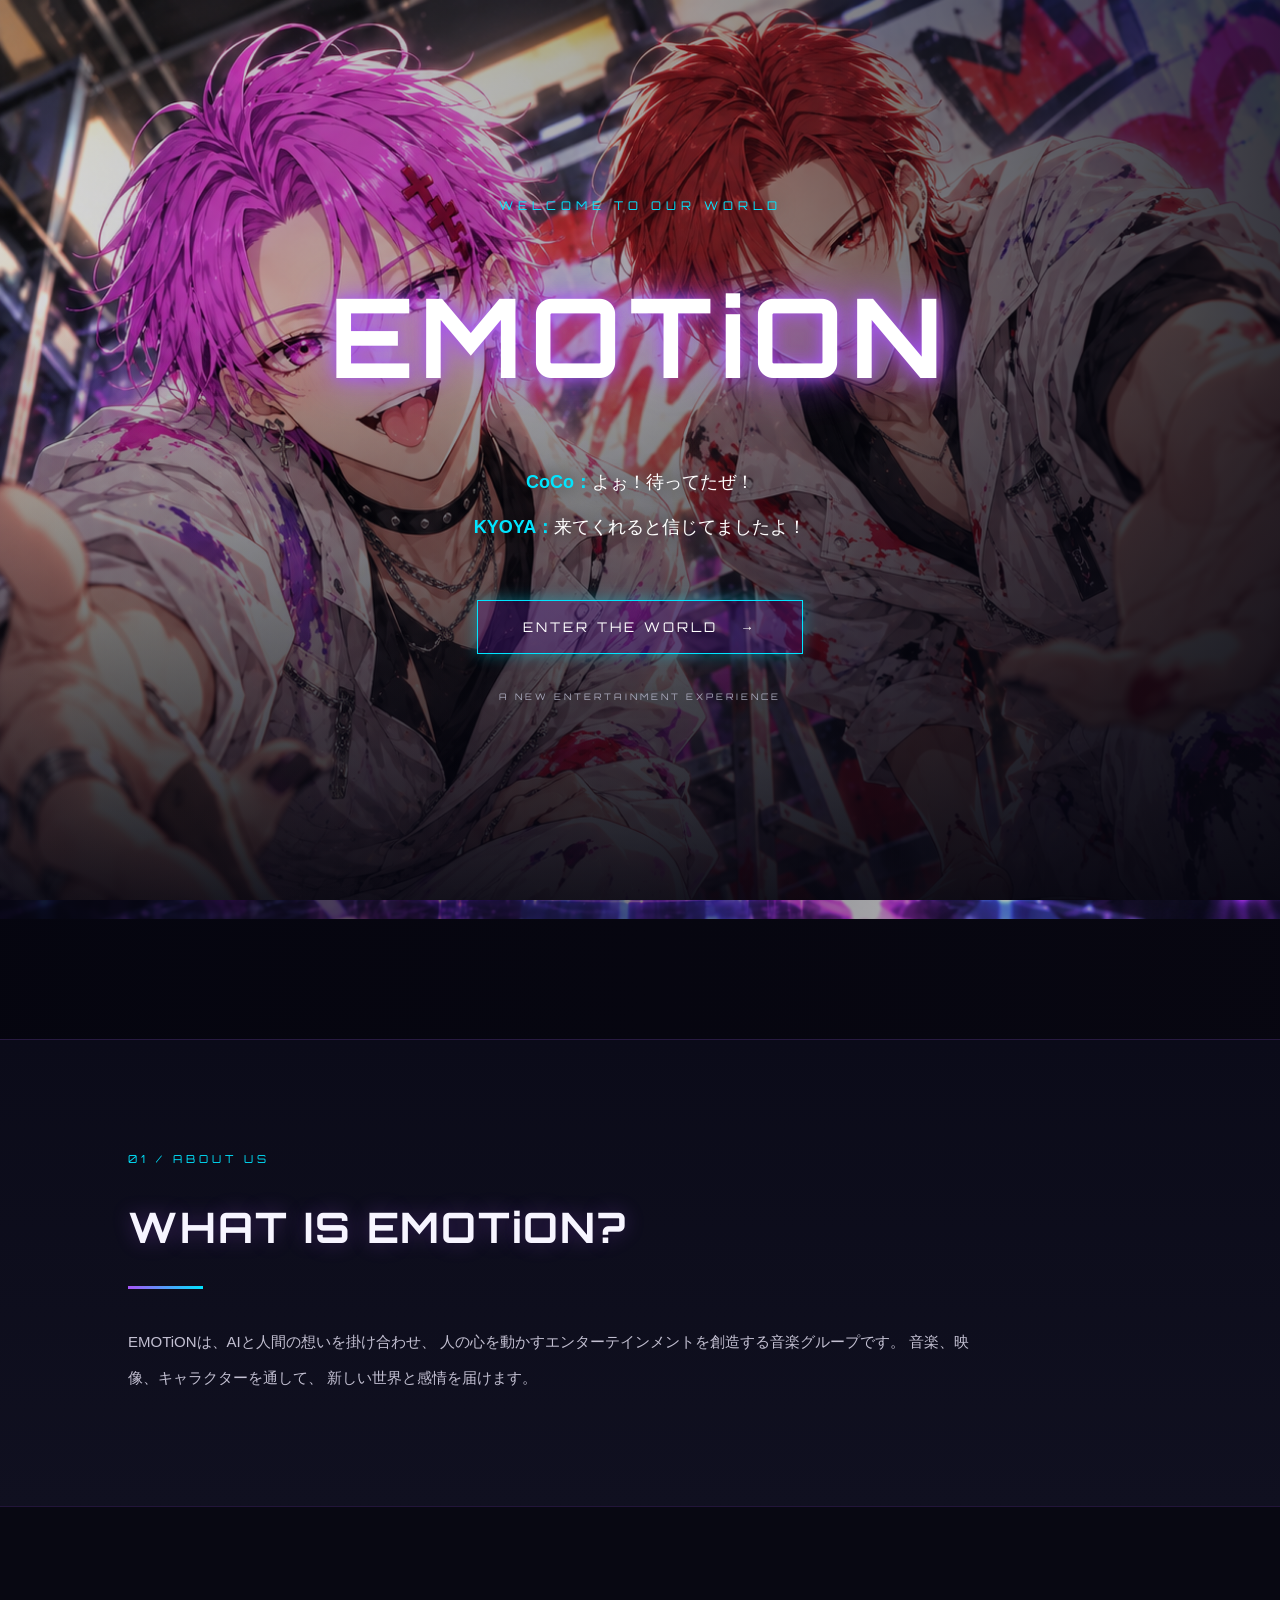
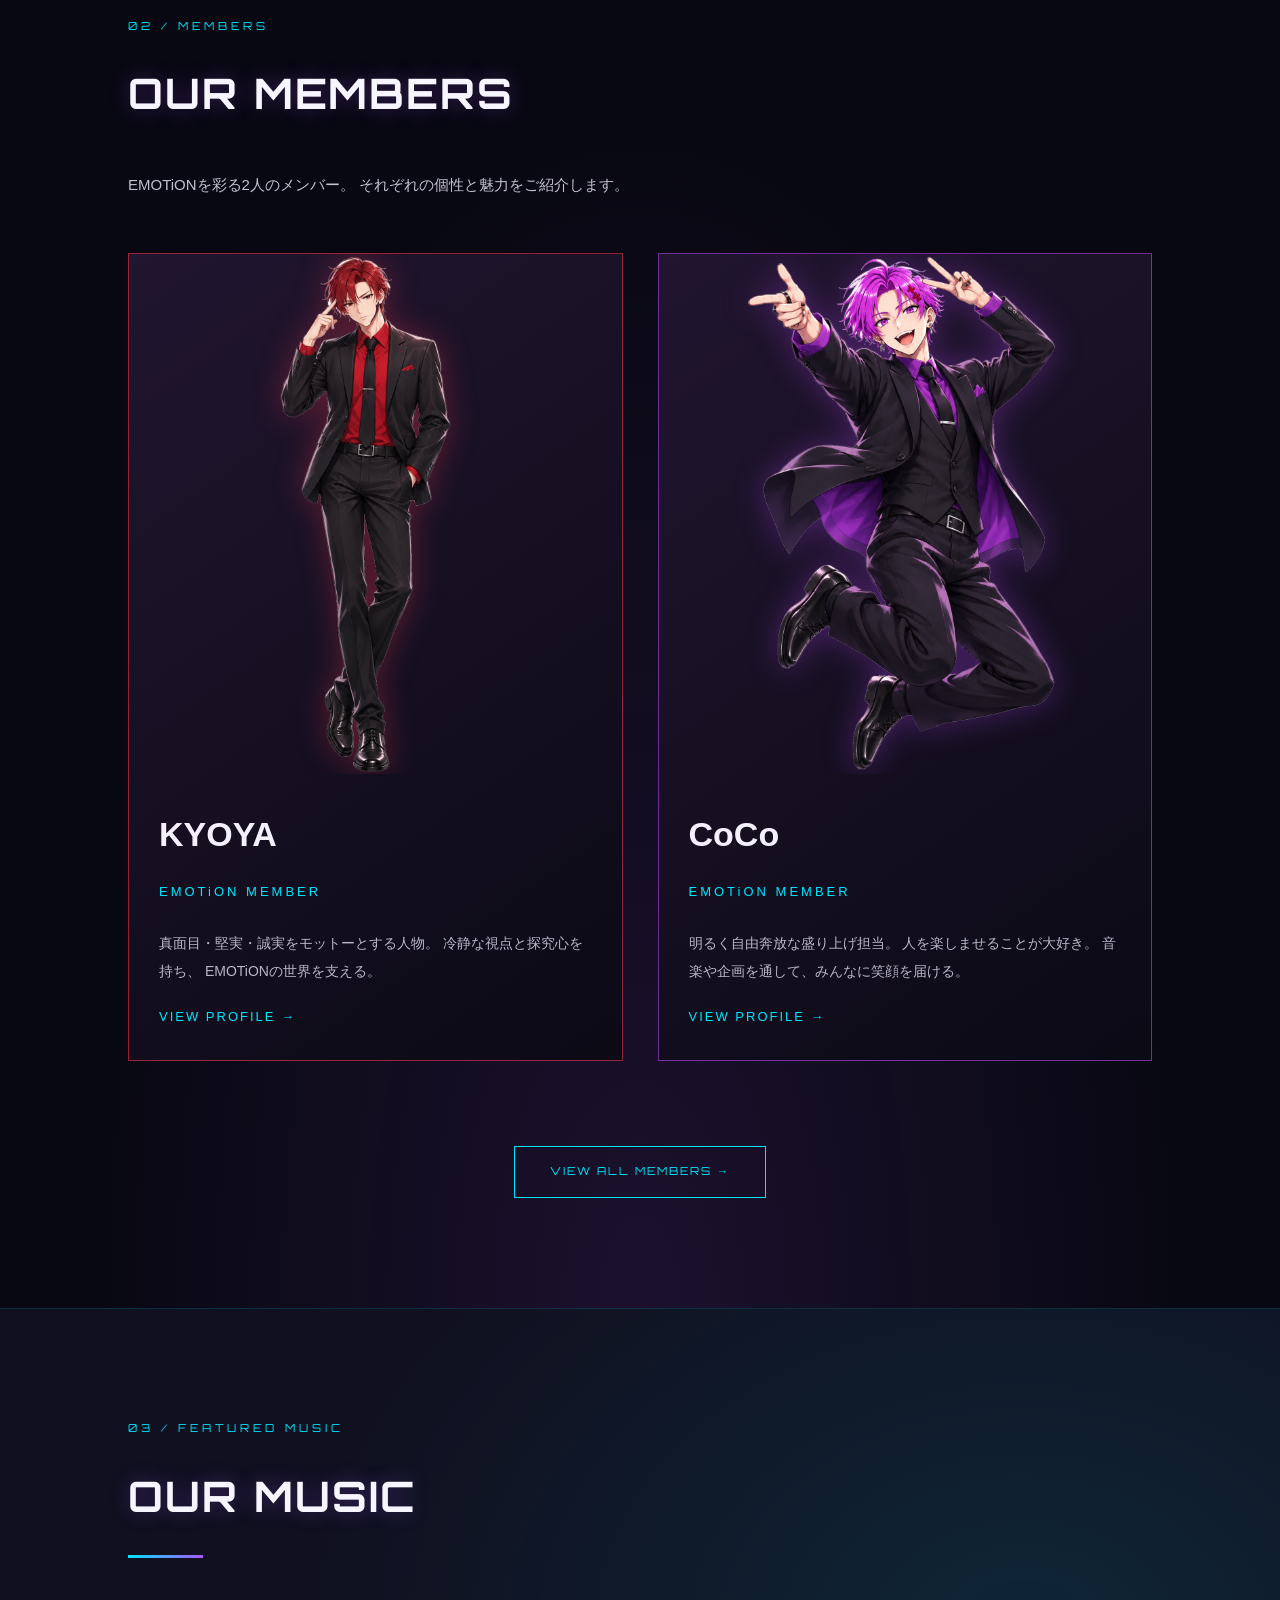
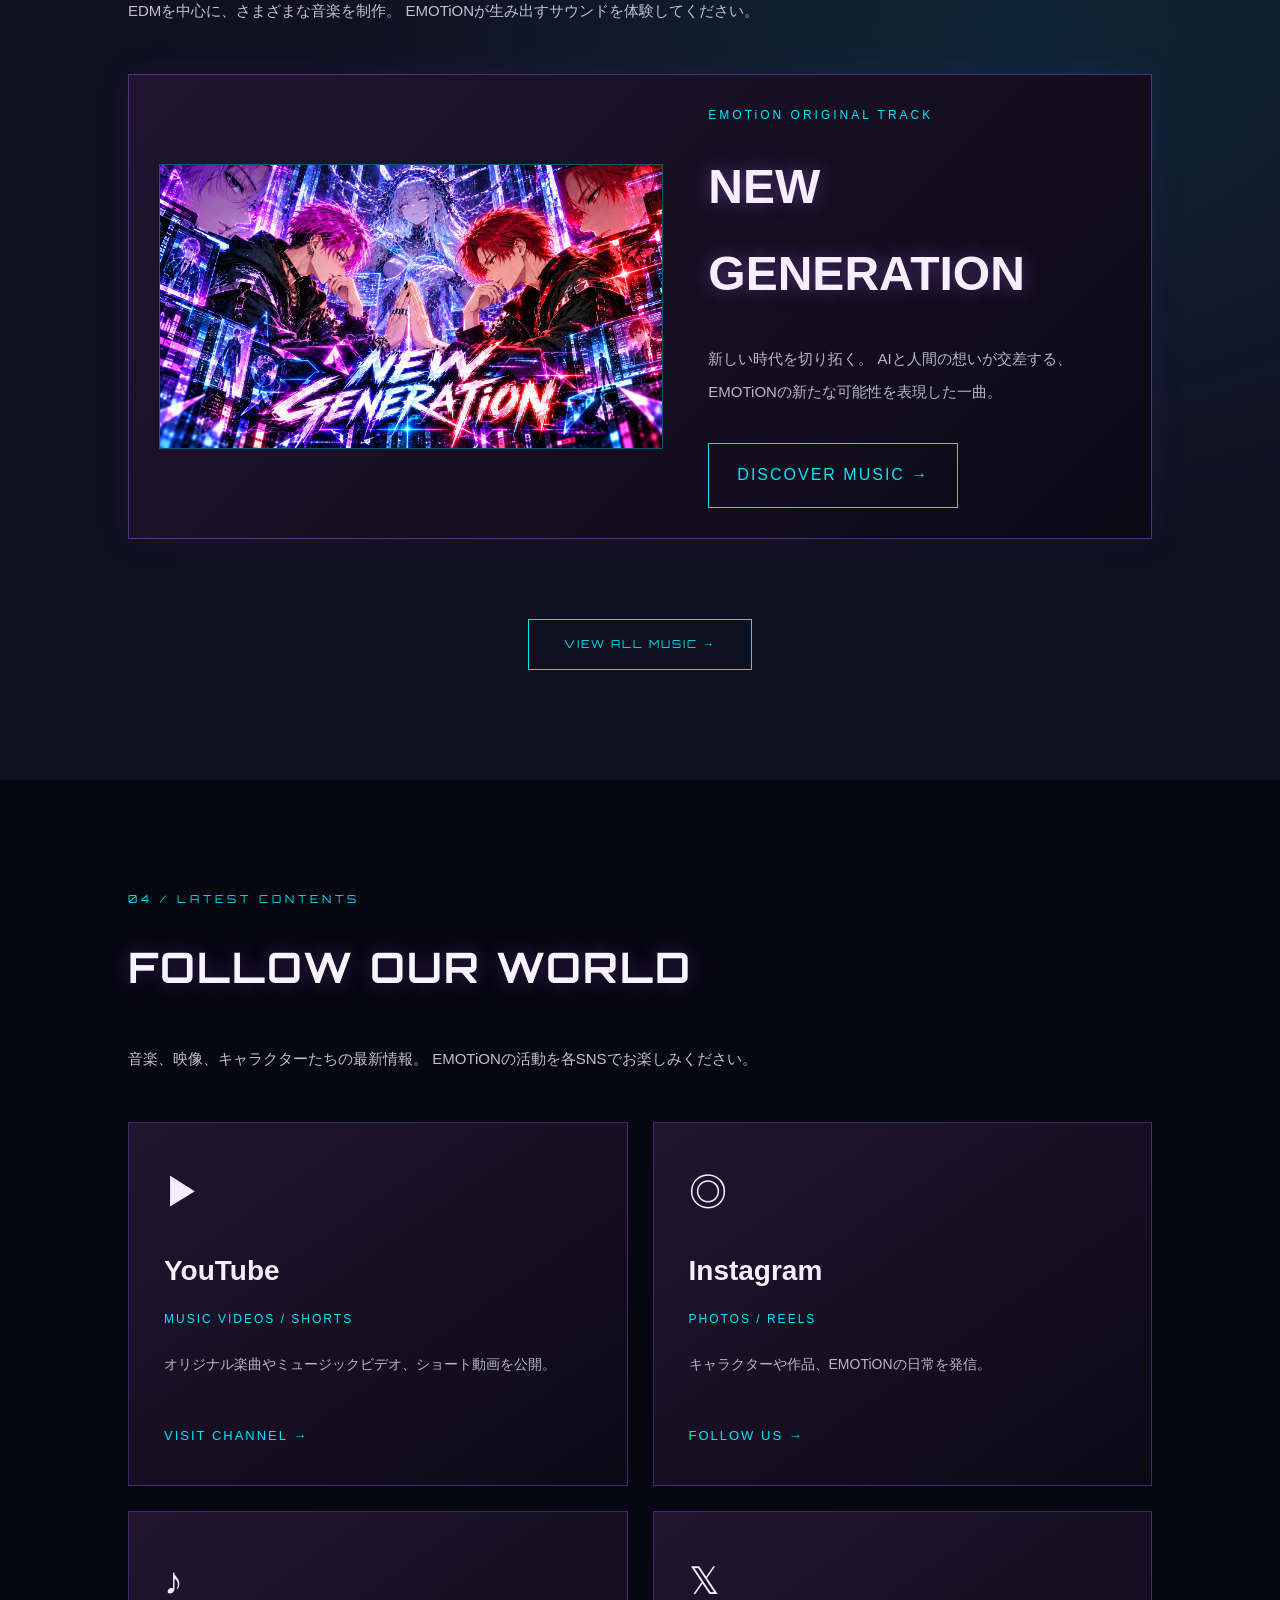
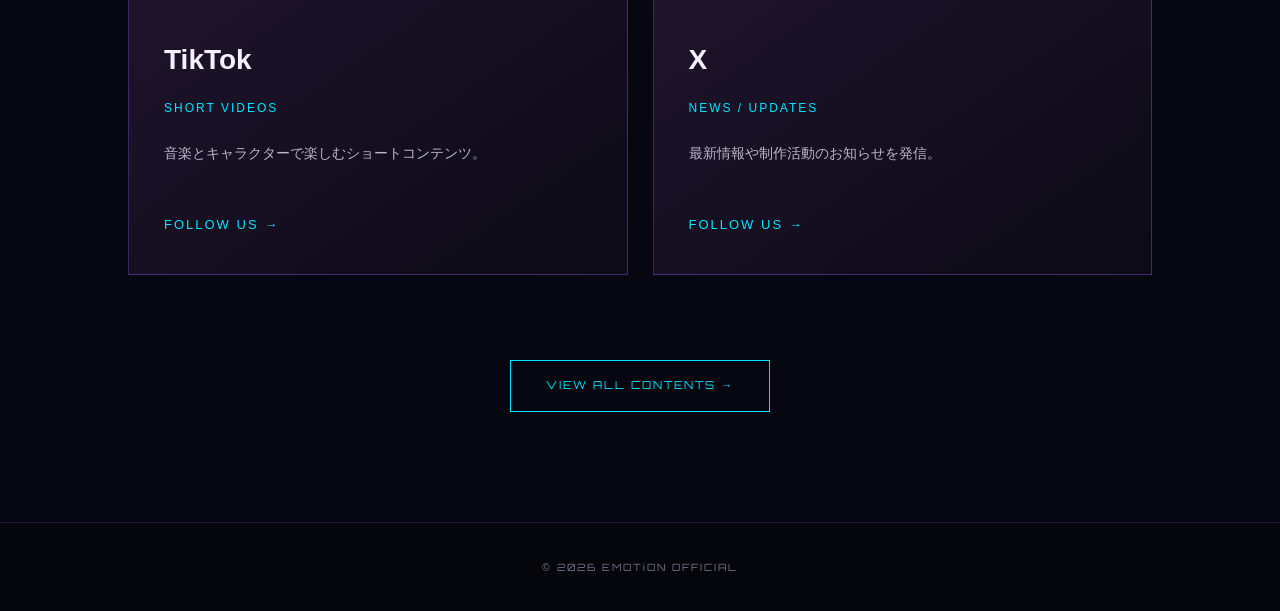
==== commit 94cf3070: "画像の追加とリンク先の画面遷移" ====
--- a/index.html
+++ b/index.html
@@ -60,64 +60,202 @@
 
   <main>
 
-    <section class="hero">
-      <div class="hero-content">
-        <div class="eyebrow">THE FUTURE OF ENTERTAINMENT</div>
-
-        <h1>EMOT<span>i</span>ON</h1>
-
-        <p class="tagline">
-          AI × 人間の想い<br>
-          人の心を、動かす。
-        </p>
-
-        <p class="description">
-          AIの力を使ってでも、人の心を動かすエンタメを作る。<br>
-          音楽と創造力で、新しい感動を生み出す。
-        </p>
-
-        <a href="#about" class="hero-button">
-          DISCOVER MORE →
-        </a>
-      </div>
-    </section>
+
+<section class="hero">
+  <img
+    src="images/home-main.png"
+    alt="CoCoとKYOYAが向かい合うEMOTiONのメインビジュアル"
+    class="hero-image"
+  >
+
+  <div class="hero-overlay"></div>
+
+  <div class="hero-content">
+    <div class="eyebrow">THE FUTURE OF ENTERTAINMENT</div>
+
+    <h1>EMOT<span>i</span>ON</h1>
+
+    <p class="tagline">
+      AI × 人間の想い<br>
+      人の心を、動かす。
+    </p>
+
+    <p class="description">
+      AIの力を使ってでも、人の心を動かすエンタメを作る。<br>
+      音楽と創造力で、新しい感動を生み出す。
+    </p>
+
+    <a href="#about" class="hero-button">
+      DISCOVER MORE →
+    </a>
+  </div>
+</section>
 
     <section class="section about" id="about">
       <div class="section-label">01 / ABOUT US</div>
       <h2>WHAT IS EMOTiON?</h2>
       <p>
-        EMOTiONは、AIと人間の創造力を掛け合わせ、
+        EMOTiONは、AIと人間の想いを掛け合わせ、
         人の心を動かすエンターテインメントを創造する音楽グループです。
         音楽、映像、キャラクターを通して、
         新しい世界と感情を届けます。
       </p>
     </section>
 
-    <section class="section members" id="members">
-      <div class="section-label">02 / MEMBERS</div>
-      <h2>OUR MEMBERS</h2>
-
-      <div class="member-grid">
-        <div class="member-card">
-          <h3>CoCo</h3>
-          <p>EMOTiON MEMBER</p>
-        </div>
-
-        <div class="member-card">
-          <h3>KYOYA</h3>
-          <p>EMOTiON MEMBER</p>
-        </div>
-      </div>
-    </section>
-
-    <section class="section music" id="music">
-      <div class="section-label">03 / MUSIC</div>
-      <h2>OUR MUSIC</h2>
-      <p>
-        EDMを中心に、さまざまな音楽を制作。
-        EMOTiONが生み出すサウンドを体験してください。
+
+<section class="section members" id="members">
+  <div class="section-label">02 / MEMBERS</div>
+  <h2>OUR MEMBERS</h2>
+
+  <p class="members-intro">
+    EMOTiONを彩る2人のメンバー。
+    それぞれの個性と魅力をご紹介します。
+  </p>
+
+  <div class="home-member-grid">
+    <!-- KYOYA -->
+    <a href="members.html" class="home-member-card kyoya-home-card">
+      <div class="home-member-image">
+        <img src="images/kyoya.png" alt="KYOYA">
+      </div>
+
+      <div class="home-member-info">
+        <h3>KYOYA</h3>
+        <p class="home-member-role">EMOTiON MEMBER</p>
+        <p class="home-member-description">
+          真面目・堅実・誠実をモットーとする人物。
+          冷静な視点と探究心を持ち、
+          EMOTiONの世界を支える。
+        </p>
+        <span class="home-member-link">VIEW PROFILE →</span>
+      </div>
+    </a>
+
+    <!-- CoCo -->
+    <a href="members.html" class="home-member-card coco-home-card">
+      <div class="home-member-image">
+        <img src="images/coco.png" alt="CoCo">
+      </div>
+
+      <div class="home-member-info">
+        <h3>CoCo</h3>
+        <p class="home-member-role">EMOTiON MEMBER</p>
+        <p class="home-member-description">
+          明るく自由奔放な盛り上げ担当。
+          人を楽しませることが大好き。
+          音楽や企画を通して、みんなに笑顔を届ける。
+        </p>
+        <span class="home-member-link">VIEW PROFILE →</span>
+      </div>
+    </a>
+  </div>
+
+  <div class="members-more">
+    <a href="members.html" class="hero-button">
+      VIEW ALL MEMBERS →
+    </a>
+  </div>
+</section>
+
+
+
+<section class="section music" id="music">
+  <div class="section-label">03 / FEATURED MUSIC</div>
+  <h2>OUR MUSIC</h2>
+
+  <p class="music-intro">
+    EDMを中心に、さまざまな音楽を制作。
+    EMOTiONが生み出すサウンドを体験してください。
+  </p>
+
+  <div class="featured-track">
+
+    <div class="featured-track-image">
+      <img
+        src="images/new-generation.png"
+        alt="NEW GENERATION ジャケット画像"
+      >
+    </div>
+
+    <div class="featured-track-info">
+      <p class="featured-track-label">EMOTiON ORIGINAL TRACK</p>
+
+      <h3>NEW GENERATION</h3>
+
+      <p class="featured-track-description">
+        新しい時代を切り拓く。
+        AIと人間の想いが交差する、
+        EMOTiONの新たな可能性を表現した一曲。
       </p>
-    </section>
+
+      <a href="music.html" class="music-button">
+        DISCOVER MUSIC →
+      </a>
+    </div>
+
+  </div>
+
+  <div class="music-more">
+    <a href="music.html" class="hero-button">
+      VIEW ALL MUSIC →
+    </a>
+  </div>
+</section>
+
+<section class="section latest-contents" id="contents">
+
+  <div class="section-label">04 / LATEST CONTENTS</div>
+
+  <h2>FOLLOW OUR WORLD</h2>
+
+  <p class="contents-intro">
+    音楽、映像、キャラクターたちの最新情報。
+    EMOTiONの活動を各SNSでお楽しみください。
+  </p>
+
+  <div class="social-grid">
+
+    <a href="contents.html" class="social-card youtube-card">
+      <div class="social-icon">▶</div>
+      <h3>YouTube</h3>
+      <p class="social-category">MUSIC VIDEOS / SHORTS</p>
+      <p>オリジナル楽曲やミュージックビデオ、ショート動画を公開。</p>
+      <span>VISIT CHANNEL →</span>
+    </a>
+
+    <a href="contents.html" class="social-card instagram-card">
+      <div class="social-icon">◎</div>
+      <h3>Instagram</h3>
+      <p class="social-category">PHOTOS / REELS</p>
+      <p>キャラクターや作品、EMOTiONの日常を発信。</p>
+      <span>FOLLOW US →</span>
+    </a>
+
+    <a href="contents.html" class="social-card tiktok-card">
+      <div class="social-icon">♪</div>
+      <h3>TikTok</h3>
+      <p class="social-category">SHORT VIDEOS</p>
+      <p>音楽とキャラクターで楽しむショートコンテンツ。</p>
+      <span>FOLLOW US →</span>
+    </a>
+
+    <a href="contents.html" class="social-card x-card">
+      <div class="social-icon">𝕏</div>
+      <h3>X</h3>
+      <p class="social-category">NEWS / UPDATES</p>
+      <p>最新情報や制作活動のお知らせを発信。</p>
+      <span>FOLLOW US →</span>
+    </a>
+
+  </div>
+
+  <div class="contents-more">
+    <a href="contents.html" class="hero-button">
+      VIEW ALL CONTENTS →
+    </a>
+  </div>
+
+</section>
 
   </main>
 
@@ -125,12 +263,19 @@
     © 2026 EMOTiON OFFICIAL
   </footer>
 
+
 <script>
   const enterButton = document.getElementById("enterButton");
   const welcomeScreen = document.getElementById("welcomeScreen");
 
   enterButton.addEventListener("click", () => {
+
+    // HOMEページの一番上に移動
+    window.scrollTo(0, 0);
+
+    // Welcome画面を非表示にする
     welcomeScreen.classList.add("hide");
+
   });
 </script>
 
--- a/style.css
+++ b/style.css
@@ -43,16 +43,18 @@
    現在のデザインを維持
 ================================= */
 
+
 .welcome-screen {
   position: fixed;
   inset: 0;
-  z-index: 1000;
+  z-index: 99999;
   display: flex;
   align-items: center;
   justify-content: center;
   overflow: hidden;
   background: #05050c;
-  animation: welcomeFade 1s ease;
+  opacity: 1;
+  animation: none;
 }
 
 .welcome-image {
@@ -880,3 +882,624 @@
   }
 }
 
+/* HOME MAIN VISUAL */
+
+.hero {
+  position: relative;
+  min-height: 85vh;
+  display: flex;
+  align-items: center;
+  overflow: hidden;
+  background: #080711;
+}
+
+.hero-image {
+  position: absolute;
+  inset: 0;
+  width: 100%;
+  height: 100%;
+  object-fit: contain;
+  object-position: center;
+  background: #080711;
+  z-index: 0;
+}
+.hero-overlay {
+  position: absolute;
+  inset: 0;
+  z-index: 1;
+  background: linear-gradient(
+    90deg,
+    rgba(5, 5, 15, 0.88) 0%,
+    rgba(5, 5, 15, 0.55) 45%,
+    rgba(5, 5, 15, 0.12) 100%
+  );
+}
+
+.hero-content {
+  position: relative;
+  z-index: 2;
+  padding: 100px 6%;
+  max-width: 850px;
+}
+
+@media (max-width: 768px) {
+  .hero {
+    min-height: 75vh;
+  }
+
+  .hero-image {
+    object-position: center;
+  }
+
+  .hero-overlay {
+    background: rgba(5, 5, 15, 0.58);
+  }
+
+  .hero-content {
+    padding: 80px 6%;
+  }
+}
+
+.member-image {
+  width: 100%;
+  height: 420px;
+  object-fit: contain;
+  object-position: center bottom;
+  display: block;
+  margin-bottom: 20px;
+}
+
+/* =================================
+   MEMBERS：キャラクター演出
+================================= */
+
+/* カード共通 */
+.member-card {
+  position: relative;
+  transition: transform 0.35s ease,
+              box-shadow 0.35s ease,
+              border-color 0.35s ease;
+}
+
+/* KYOYA：レッドネオン */
+.member-card:nth-child(1) {
+  border-color: rgba(255, 55, 75, 0.5);
+}
+
+.member-card:nth-child(1) .member-image {
+  transform: scale(1.12);
+  filter: drop-shadow(0 0 12px rgba(255, 55, 75, 0.35));
+  transition: transform 0.4s ease, filter 0.4s ease;
+}
+
+/* CoCo：パープルネオン */
+.member-card:nth-child(2) {
+  border-color: rgba(190, 70, 255, 0.6);
+}
+
+.member-card:nth-child(2) .member-image {
+  transform: scale(1.12);
+  filter: drop-shadow(0 0 14px rgba(190, 70, 255, 0.4));
+  transition: transform 0.4s ease, filter 0.4s ease;
+}
+
+/* マウスを乗せたとき */
+.member-card:nth-child(1):hover {
+  transform: translateY(-8px);
+  border-color: #ff465e;
+  box-shadow: 0 0 25px rgba(255, 55, 75, 0.3);
+}
+
+.member-card:nth-child(2):hover {
+  transform: translateY(-8px);
+  border-color: #c45bff;
+  box-shadow: 0 0 25px rgba(190, 70, 255, 0.35);
+}
+
+/* ホバー時にキャラクターを少し拡大 */
+.member-card:hover .member-image {
+  transform: scale(1.17);
+}
+
+/* スマートフォンでは拡大を控えめに */
+@media (max-width: 768px) {
+  .member-card:nth-child(1) .member-image,
+  .member-card:nth-child(2) .member-image {
+    transform: scale(1.05);
+  }
+
+  .member-card:hover .member-image {
+    transform: scale(1.08);
+  }
+}
+/* KYOYAの画像を少し大きく */
+.member-card:nth-child(1) .member-image {
+  transform: scale(1.22);
+}
+
+/* KYOYAにマウスを乗せたとき */
+.member-card:nth-child(1):hover .member-image {
+  transform: scale(1.27);
+}
+
+/* =================================
+   HOME MEMBERS
+================================= */
+
+.members-intro {
+  margin: 20px 0 50px;
+  color: #aaa8bb;
+  line-height: 2;
+}
+
+.home-member-grid {
+  display: grid;
+  grid-template-columns: repeat(2, 1fr);
+  gap: 35px;
+}
+
+.home-member-card {
+  display: flex;
+  flex-direction: column;
+  overflow: hidden;
+  text-decoration: none;
+  background: linear-gradient(145deg, #21152f, #0b0a15);
+  border: 1px solid rgba(255,255,255,0.15);
+  transition: transform 0.35s ease, box-shadow 0.35s ease;
+}
+
+.home-member-image {
+  height: 520px;
+  display: flex;
+  justify-content: center;
+  align-items: flex-end;
+  overflow: hidden;
+}
+
+.home-member-image img {
+  height: 100%;
+  max-width: 100%;
+  object-fit: contain;
+  object-position: center bottom;
+  transition: transform 0.4s ease;
+}
+
+/* CoCo：紫 */
+.coco-home-card {
+  border-color: rgba(190,70,255,0.55);
+}
+
+.coco-home-card .home-member-image img {
+  filter: drop-shadow(0 0 15px rgba(190,70,255,0.3));
+}
+
+.coco-home-card:hover {
+  transform: translateY(-8px);
+  box-shadow: 0 0 30px rgba(190,70,255,0.3);
+}
+
+/* KYOYA：赤 */
+.kyoya-home-card {
+  border-color: rgba(255,55,75,0.55);
+}
+
+.kyoya-home-card .home-member-image img {
+  filter: drop-shadow(0 0 15px rgba(255,55,75,0.3));
+}
+
+.kyoya-home-card:hover {
+  transform: translateY(-8px);
+  box-shadow: 0 0 30px rgba(255,55,75,0.3);
+}
+
+/* プロフィール */
+.home-member-info {
+  padding: 30px;
+}
+
+.home-member-info h3 {
+  font-size: 34px;
+  margin: 0 0 15px;
+  color: #f5f0ff;
+}
+
+.home-member-role {
+  color: #00e5ff;
+  letter-spacing: 3px;
+  font-size: 13px;
+  margin-bottom: 25px;
+}
+
+.home-member-description {
+  color: #b9b6c8;
+  line-height: 2;
+  font-size: 14px;
+}
+
+.home-member-link {
+  display: inline-block;
+  margin-top: 20px;
+  color: #00e5ff;
+  letter-spacing: 2px;
+  font-size: 13px;
+}
+
+.members-more {
+  margin-top: 45px;
+  text-align: center;
+}
+
+/* =================================
+   HOME FEATURED MUSIC
+================================= */
+
+.music-intro {
+  color: #aaa8bb;
+  line-height: 2;
+  margin: 20px 0 45px;
+}
+
+.featured-track {
+  display: grid;
+  grid-template-columns: 1.1fr 0.9fr;
+  align-items: center;
+  gap: 45px;
+  padding: 30px;
+  background: linear-gradient(135deg, #21152f, #0b0a15);
+  border: 1px solid rgba(150, 90, 255, 0.45);
+  box-shadow: 0 0 30px rgba(100, 40, 180, 0.12);
+}
+
+.featured-track-image {
+  overflow: hidden;
+  border: 1px solid rgba(0, 220, 255, 0.35);
+}
+
+.featured-track-image img {
+  display: block;
+  width: 100%;
+  height: auto;
+  transition: transform 0.5s ease;
+}
+
+.featured-track-image:hover img {
+  transform: scale(1.04);
+}
+
+.featured-track-label {
+  color: #00e5ff;
+  font-size: 12px;
+  letter-spacing: 3px;
+  margin-bottom: 18px;
+}
+
+.featured-track-info h3 {
+  color: #f5efff;
+  font-size: clamp(28px, 4vw, 48px);
+  margin: 0 0 25px;
+  text-shadow: 0 0 18px rgba(180, 100, 255, 0.4);
+}
+
+.featured-track-description {
+  color: #b9b6c8;
+  line-height: 2.2;
+  font-size: 15px;
+  margin-bottom: 35px;
+}
+
+.music-button {
+  display: inline-block;
+  padding: 17px 28px;
+  color: #00e5ff;
+  border: 1px solid #00e5ff;
+  text-decoration: none;
+  letter-spacing: 2px;
+  transition: 0.3s ease;
+}
+
+.music-button:hover {
+  color: #080711;
+  background: #00e5ff;
+  box-shadow: 0 0 25px rgba(0, 229, 255, 0.4);
+}
+
+.music-more {
+  margin-top: 40px;
+  text-align: center;
+}
+
+/* =================================
+   HOME LATEST CONTENTS
+================================= */
+
+.contents-intro {
+  color: #aaa8bb;
+  line-height: 2;
+  margin: 20px 0 45px;
+}
+
+.social-grid {
+  display: grid;
+  grid-template-columns: repeat(2, 1fr);
+  gap: 25px;
+}
+
+.social-card {
+  display: block;
+  padding: 35px;
+  color: #f5efff;
+  text-decoration: none;
+  background: linear-gradient(145deg, #21152f, #0b0a15);
+  border: 1px solid rgba(150, 90, 255, 0.35);
+  transition: transform 0.3s ease, box-shadow 0.3s ease;
+}
+
+.social-card:hover {
+  transform: translateY(-7px);
+  box-shadow: 0 0 25px rgba(0, 220, 255, 0.18);
+}
+
+.social-icon {
+  font-size: 38px;
+  margin-bottom: 20px;
+}
+
+.social-card h3 {
+  font-size: 28px;
+  margin: 0 0 12px;
+}
+
+.social-category {
+  color: #00e5ff;
+  font-size: 12px;
+  letter-spacing: 2px;
+  margin-bottom: 20px;
+}
+
+.social-card p:not(.social-category) {
+  color: #b9b6c8;
+  line-height: 2;
+  font-size: 14px;
+  min-height: 56px;
+}
+
+.social-card span {
+  display: inline-block;
+  margin-top: 18px;
+  color: #00e5ff;
+  font-size: 13px;
+  letter-spacing: 2px;
+}
+
+/* SNSごとのカラー */
+.youtube-card:hover {
+  border-color: #ff4545;
+  box-shadow: 0 0 25px rgba(255, 60, 60, 0.2);
+}
+
+.instagram-card:hover {
+  border-color: #d36bff;
+  box-shadow: 0 0 25px rgba(211, 107, 255, 0.2);
+}
+
+.tiktok-card:hover {
+  border-color: #00e5ff;
+}
+
+.x-card:hover {
+  border-color: #ffffff;
+}
+
+.contents-more {
+  margin-top: 45px;
+  text-align: center;
+}
+
+/* =================================
+   ABOUT ACTIVITIES
+================================= */
+
+.activities-intro {
+  color: #aaa8bb;
+  line-height: 2;
+  margin: 20px 0 40px;
+}
+
+.activity-grid {
+  display: grid;
+  grid-template-columns: repeat(2, 1fr);
+  gap: 25px;
+}
+
+.activity-card {
+  position: relative;
+  display: block;
+  padding: 35px;
+  text-decoration: none;
+  color: #f5efff;
+  background: linear-gradient(145deg, #21152f, #0b0a15);
+  border: 1px solid rgba(150, 90, 255, 0.4);
+  transition: 0.35s ease;
+}
+
+.activity-card:hover {
+  transform: translateY(-7px);
+  border-color: #00e5ff;
+  box-shadow: 0 0 25px rgba(0, 220, 255, 0.18);
+}
+
+.activity-number {
+  color: #00e5ff;
+  font-size: 13px;
+  letter-spacing: 3px;
+  margin-bottom: 25px;
+}
+
+.activity-card h3 {
+  font-size: 28px;
+  margin-bottom: 18px;
+}
+
+.activity-card p {
+  color: #b9b6c8;
+  line-height: 2;
+  font-size: 14px;
+  min-height: 56px;
+}
+
+.activity-card span {
+  display: inline-block;
+  margin-top: 20px;
+  color: #00e5ff;
+  font-size: 12px;
+  letter-spacing: 2px;
+}
+
+/* =================================
+   MUSIC PAGE FEATURED TRACK
+================================= */
+
+.new-generation-card {
+  display: grid;
+  grid-template-columns: 1.1fr 0.9fr;
+  align-items: center;
+  gap: 40px;
+  padding: 30px;
+  background: linear-gradient(135deg, #21152f, #0b0a15);
+  border: 1px solid rgba(160, 80, 255, 0.5);
+  box-shadow: 0 0 30px rgba(120, 50, 220, 0.12);
+}
+
+.music-art {
+  overflow: hidden;
+  border: 1px solid rgba(0, 220, 255, 0.4);
+}
+
+.music-art img {
+  display: block;
+  width: 100%;
+  height: auto;
+  transition: transform 0.5s ease;
+}
+
+.music-art:hover img {
+  transform: scale(1.04);
+}
+
+.music-info h3 {
+  font-size: clamp(28px, 3.5vw, 46px);
+  line-height: 1.2;
+  margin: 20px 0;
+  color: #f5efff;
+  text-shadow: 0 0 18px rgba(180, 100, 255, 0.4);
+}
+
+.track-concept {
+  color: #00e5ff;
+  letter-spacing: 2px;
+  font-size: 13px;
+  line-height: 1.8;
+  margin-bottom: 22px;
+}
+
+.track-status {
+  display: flex;
+  flex-direction: column;
+  gap: 12px;
+  margin-top: 30px;
+  color: #00e5ff;
+  font-size: 12px;
+  letter-spacing: 2px;
+}
+
+/* MUSIC VIDEOS */
+.video-grid {
+  display: grid;
+  grid-template-columns: repeat(2, 1fr);
+  gap: 25px;
+  margin-top: 35px;
+}
+
+.video-card {
+  padding: 20px;
+  background: linear-gradient(145deg, #21152f, #0b0a15);
+  border: 1px solid rgba(150, 90, 255, 0.35);
+  transition: 0.3s ease;
+}
+
+.video-card:hover {
+  transform: translateY(-6px);
+  border-color: #00e5ff;
+  box-shadow: 0 0 25px rgba(0, 220, 255, 0.15);
+}
+
+.video-placeholder {
+  aspect-ratio: 16 / 9;
+  display: flex;
+  justify-content: center;
+  align-items: center;
+  background:
+    radial-gradient(circle, rgba(130, 50, 200, 0.3), transparent 65%),
+    #090812;
+  border: 1px solid rgba(0, 220, 255, 0.25);
+}
+
+.video-placeholder span {
+  color: #00e5ff;
+  letter-spacing: 3px;
+  font-size: 13px;
+}
+
+.video-card h3 {
+  color: #f5efff;
+  margin: 20px 0 8px;
+}
+
+.video-card p {
+  color: #00e5ff;
+  font-size: 12px;
+  letter-spacing: 2px;
+}
+
+/* DISCOGRAPHY JACKET DESIGN */
+
+.discography-list {
+  display: grid;
+  grid-template-columns: repeat(3, 1fr);
+  gap: 25px;
+  margin-top: 35px;
+}
+
+.discography-item {
+  display: flex;
+  flex-direction: column;
+  gap: 12px;
+  padding: 18px;
+  background: linear-gradient(145deg, #21152f, #0b0a15);
+  border: 1px solid rgba(150, 90, 255, 0.4);
+  transition: 0.3s ease;
+}
+
+.discography-item:hover {
+  transform: translateY(-6px);
+  border-color: #00e5ff;
+  box-shadow: 0 0 25px rgba(0, 220, 255, 0.15);
+}
+
+.discography-item img {
+  width: 100%;
+  aspect-ratio: 1 / 1;
+  object-fit: cover;
+  display: block;
+}
+
+.discography-item h3 {
+  color: #f5efff;
+  font-size: 20px;
+}
+
+.discography-item p {
+  color: #00e5ff;
+  font-size: 12px;
+  letter-spacing: 1px;
+}
